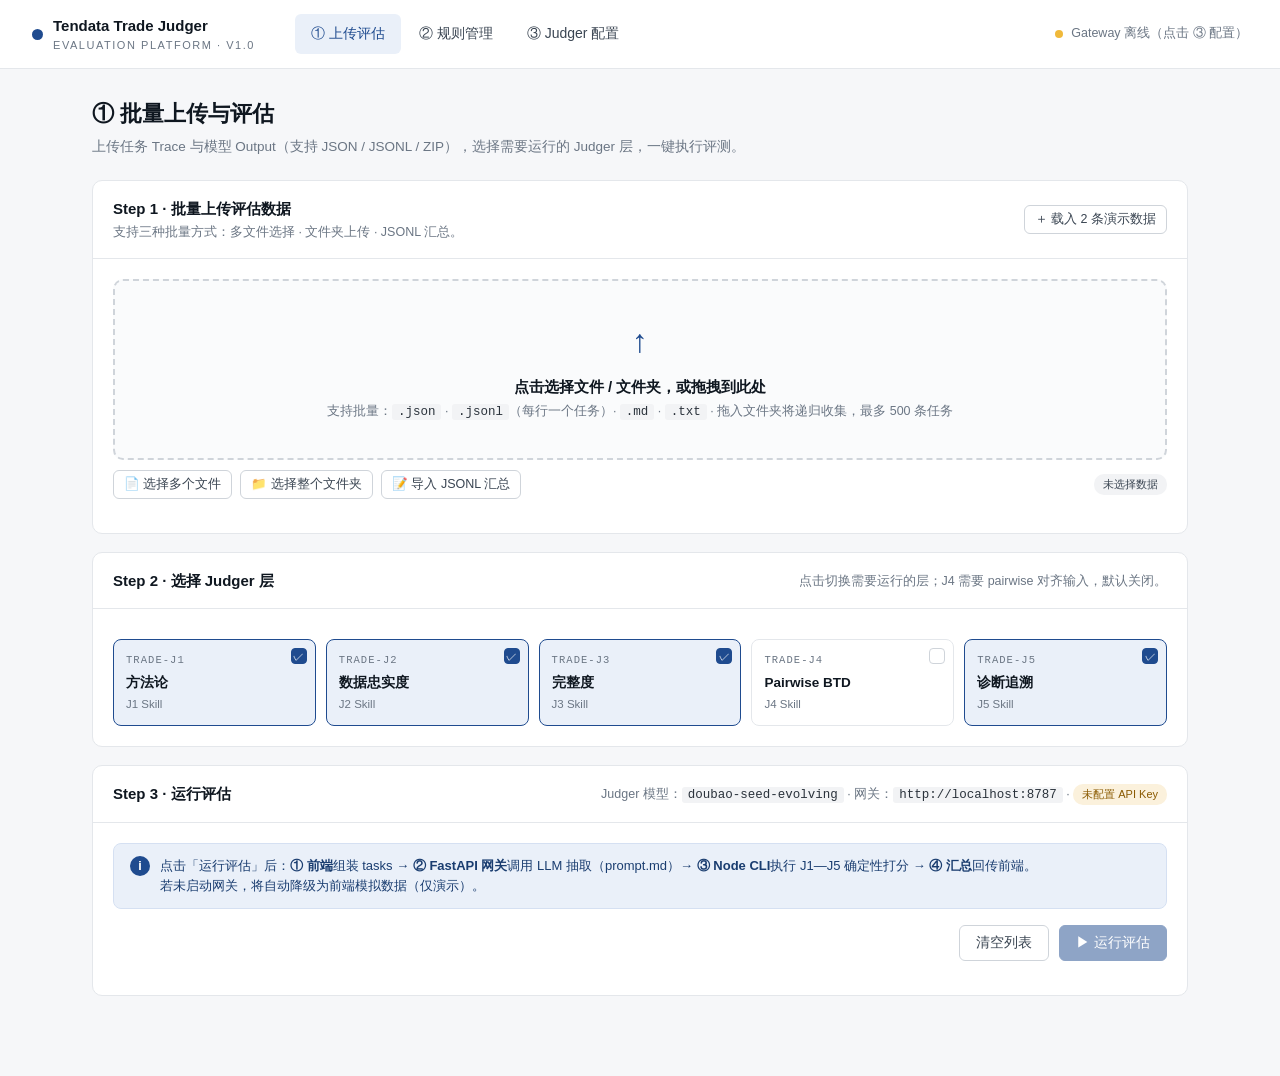
==== platform/index.html @ ee4b5d46 "Integrate evaluation platform and official Skill package - Add platform/: SPA frontend + FastAPI gat" ====
<!doctype html>
<html lang="zh-CN">
<head>
<meta charset="utf-8">
<title>Tendata Trade Judger · 评测平台</title>
<meta name="viewport" content="width=device-width,initial-scale=1">
<style>
  :root{
    --bg:#f6f7f9;--panel:#fff;--ink:#0f1720;--ink-2:#3a4552;--mute:#6b7684;
    --line:#e4e7eb;--line-2:#cfd4da;--accent:#1f4b8f;--accent-2:#2d63b8;--accent-soft:#eaf0f9;
    --pass:#166534;--pass-bg:#e7f4ea;--warn:#8a5a00;--warn-bg:#fbf1dc;
    --fail:#a1231d;--fail-bg:#fbe8e6;--code:#f2f3f5;
  }
  *{box-sizing:border-box}
  html,body{margin:0;padding:0;background:var(--bg);color:var(--ink);
    font-family:"Inter","PingFang SC","Noto Sans SC","Helvetica Neue",Arial,sans-serif;
    font-size:14px;line-height:1.55;-webkit-font-smoothing:antialiased}
  code,pre,.mono{font-family:"JetBrains Mono","IBM Plex Mono",ui-monospace,Menlo,Consolas,monospace;font-size:12.5px}
  code{background:var(--code);padding:1px 6px;border-radius:3px;color:#2a323b}
  a{color:var(--accent);text-decoration:none}
  a:hover{text-decoration:underline}
  button,input,select,textarea{font-family:inherit;font-size:14px}

  header.top{background:#fff;border-bottom:1px solid var(--line);padding:14px 32px;
    display:flex;align-items:center;gap:20px;position:sticky;top:0;z-index:10}
  header .brand{display:flex;align-items:center;gap:10px}
  header .dot{width:11px;height:11px;background:var(--accent);border-radius:50%}
  header .title{font-weight:600;font-size:15px}
  header .env{font-size:11px;color:var(--mute);letter-spacing:.14em;text-transform:uppercase}
  header nav{display:flex;gap:2px;margin-left:20px}
  header nav a{padding:9px 16px;border-radius:6px;color:var(--ink-2);font-weight:500;font-size:14px}
  header nav a:hover{background:#f0f2f5;text-decoration:none}
  header nav a.active{background:var(--accent-soft);color:var(--accent)}
  header .spacer{flex:1}
  header .status{display:flex;align-items:center;gap:8px;font-size:12.5px;color:var(--mute)}
  header .status .live{width:8px;height:8px;background:#22c55e;border-radius:50%}

  main{max-width:1160px;margin:0 auto;padding:28px 32px 80px}
  .page-title{font-size:22px;font-weight:600;margin:0 0 6px}
  .page-desc{color:var(--mute);font-size:13.5px;margin-bottom:22px}

  .card{background:var(--panel);border:1px solid var(--line);border-radius:10px;overflow:hidden}
  .card + .card{margin-top:18px}
  .card .head{padding:16px 20px;border-bottom:1px solid var(--line);display:flex;
    align-items:center;justify-content:space-between;gap:12px;flex-wrap:wrap}
  .card .head h3{margin:0;font-size:15px;font-weight:600}
  .card .head .desc{color:var(--mute);font-size:12.5px;margin-top:2px}
  .card .body{padding:20px}

  .btn{padding:8px 16px;border-radius:6px;border:1px solid var(--line-2);background:#fff;
    color:var(--ink-2);cursor:pointer;font-weight:500;transition:all .1s}
  .btn:hover{border-color:var(--accent);color:var(--accent)}
  .btn.solid{background:var(--accent);color:#fff;border-color:var(--accent)}
  .btn.solid:hover{background:var(--accent-2);color:#fff}
  .btn.danger{color:var(--fail);border-color:#e7c1bd}
  .btn.danger:hover{background:var(--fail-bg)}
  .btn.small{padding:5px 10px;font-size:12.5px}
  .btn[disabled]{opacity:.5;cursor:not-allowed}

  .field{margin-bottom:14px}
  .field label{display:block;font-size:12.5px;color:var(--ink-2);margin-bottom:6px;font-weight:500}
  .field .hint{font-size:11.5px;color:var(--mute);margin-top:4px}
  .field input,.field select,.field textarea{width:100%;padding:9px 12px;border:1px solid var(--line-2);
    border-radius:6px;outline:none;background:#fff;transition:border-color .1s}
  .field input:focus,.field select:focus,.field textarea:focus{border-color:var(--accent)}
  .field textarea{min-height:110px;resize:vertical;font-family:"JetBrains Mono",monospace;font-size:12.5px}
  .row-2{display:grid;grid-template-columns:1fr 1fr;gap:16px}
  @media(max-width:700px){.row-2{grid-template-columns:1fr}}

  .drop{border:2px dashed var(--line-2);border-radius:10px;padding:36px 20px;
    background:#fafbfc;text-align:center;cursor:pointer;transition:all .1s}
  .drop:hover,.drop.hover{border-color:var(--accent);background:var(--accent-soft)}
  .drop .icon{font-size:32px;color:var(--accent);margin-bottom:8px}
  .drop .big{font-size:15px;font-weight:600;color:var(--ink);margin-bottom:4px}
  .drop .small{font-size:12.5px;color:var(--mute)}

  .file-list{margin-top:14px}
  .file-item{display:flex;align-items:center;gap:10px;padding:10px 14px;background:#fafbfc;
    border:1px solid var(--line);border-radius:6px;margin-bottom:6px;font-size:13px}
  .file-item .ico{width:20px;color:var(--accent)}
  .file-item .fname{flex:1;font-family:"JetBrains Mono",monospace;font-size:12.5px}
  .file-item .fsize{color:var(--mute);font-size:11.5px}
  .file-item .rm{color:var(--fail);cursor:pointer;padding:2px 6px}
  .file-item .rm:hover{background:var(--fail-bg);border-radius:4px}

  .tag{display:inline-flex;align-items:center;gap:5px;padding:2px 9px;font-size:11px;
    border-radius:10px;background:var(--code);color:var(--ink-2);font-weight:500}
  .tag.pass{background:var(--pass-bg);color:var(--pass)}
  .tag.warn{background:var(--warn-bg);color:var(--warn)}
  .tag.fail{background:var(--fail-bg);color:var(--fail)}
  .tag.info{background:var(--accent-soft);color:var(--accent)}

  .layers{display:grid;grid-template-columns:repeat(5,1fr);gap:10px;margin-top:10px}
  @media(max-width:700px){.layers{grid-template-columns:repeat(2,1fr)}}
  .layer{border:1px solid var(--line);border-radius:8px;padding:12px;background:#fff;
    cursor:pointer;transition:all .12s;position:relative}
  .layer:hover{border-color:var(--accent)}
  .layer.on{border-color:var(--accent);background:var(--accent-soft)}
  .layer .code{font-size:10.5px;color:var(--mute);letter-spacing:.1em;font-family:"JetBrains Mono",monospace}
  .layer .name{font-weight:600;font-size:13.5px;margin-top:4px}
  .layer .sub{font-size:11.5px;color:var(--mute);margin-top:2px}
  .layer .check{position:absolute;top:8px;right:8px;width:16px;height:16px;border:1.5px solid var(--line-2);border-radius:4px;display:flex;align-items:center;justify-content:center;font-size:11px;color:#fff;background:#fff}
  .layer.on .check{background:var(--accent);border-color:var(--accent)}

  table.tbl{width:100%;border-collapse:collapse;font-size:13px}
  table.tbl th,table.tbl td{padding:11px 14px;border-bottom:1px solid var(--line);text-align:left}
  table.tbl thead th{background:#fafbfc;font-size:11.5px;color:var(--mute);
    text-transform:uppercase;letter-spacing:.06em;font-weight:600}
  table.tbl tbody tr:hover{background:#fafbfc}
  table.tbl td.num,table.tbl th.num{text-align:right;font-variant-numeric:tabular-nums;
    font-family:"JetBrains Mono",monospace}

  .console{background:#0f1720;color:#c9d1da;border-radius:8px;padding:14px 18px;
    font-family:"JetBrains Mono",monospace;font-size:12.5px;line-height:1.75;
    max-height:280px;overflow-y:auto;margin-top:14px}
  .console .ok{color:#61c96f}.console .warn{color:#f0b93a}.console .fail{color:#e56b6b}
  .console .comment{color:#6b7684}.console .prompt{color:#3f8be0}

  .hint{background:var(--accent-soft);border:1px solid #d5e0f2;color:#1a3d70;
    border-radius:8px;padding:12px 16px;font-size:13px;display:flex;gap:10px;align-items:flex-start}
  .hint .i{width:20px;height:20px;flex:0 0 20px;background:var(--accent);color:#fff;
    text-align:center;font-weight:600;font-size:12.5px;line-height:20px;border-radius:50%}

  /* Rules edit panel */
  .rules-layout{display:grid;grid-template-columns:280px 1fr;gap:0;min-height:520px}
  @media(max-width:900px){.rules-layout{grid-template-columns:1fr}}
  .rules-list{border-right:1px solid var(--line);max-height:640px;overflow-y:auto}
  .rules-list .search{padding:12px 14px;border-bottom:1px solid var(--line);position:sticky;top:0;background:#fff}
  .rules-list .search input{width:100%;padding:7px 10px;border:1px solid var(--line-2);border-radius:6px}
  .rules-list .skill-pills{display:flex;flex-wrap:wrap;gap:4px;padding:8px 14px;border-bottom:1px solid var(--line)}
  .rules-list .skill-pills .p{font-size:11.5px;padding:3px 10px;border-radius:12px;
    background:#fff;border:1px solid var(--line-2);cursor:pointer;color:var(--ink-2)}
  .rules-list .skill-pills .p.on{background:var(--accent);color:#fff;border-color:var(--accent)}
  .rules-list .item{padding:10px 14px;border-bottom:1px solid var(--line);cursor:pointer}
  .rules-list .item:hover{background:#fafbfc}
  .rules-list .item.on{background:var(--accent-soft)}
  .rules-list .item .rid{font-family:"JetBrains Mono",monospace;font-size:11px;color:var(--mute)}
  .rules-list .item .rtitle{font-size:13px;font-weight:500;margin-top:2px}
  .rule-edit{padding:20px 24px}
  .rule-edit .id-badge{display:inline-block;font-family:"JetBrains Mono",monospace;font-size:11px;
    padding:3px 10px;background:var(--code);border-radius:12px;color:var(--ink-2);margin-bottom:6px}

  /* Config */
  .kv-grid{display:grid;grid-template-columns:180px 1fr;gap:10px 16px;padding:12px 0}
  .kv-grid label{color:var(--ink-2);font-size:13px;padding-top:8px}
  .kv-grid input,.kv-grid select{padding:8px 12px;border:1px solid var(--line-2);border-radius:6px;width:100%;background:#fff}
  .kv-grid .h{grid-column:1/-1;font-size:12px;color:var(--mute);letter-spacing:.06em;
    text-transform:uppercase;padding:12px 0 4px;border-top:1px dashed var(--line);margin-top:8px;font-weight:600}
  .kv-grid .h:first-child{padding-top:0;border-top:none;margin-top:0}
  .kv-grid .hint-inline{grid-column:2;font-size:11.5px;color:var(--mute);margin-top:-4px}

  .toast{position:fixed;left:50%;bottom:30px;transform:translateX(-50%);background:#0f1720;
    color:#fff;padding:10px 18px;border-radius:22px;font-size:13px;opacity:0;
    pointer-events:none;transition:opacity .2s;z-index:100}
  .toast.on{opacity:1}

  .modal-bg{position:fixed;inset:0;background:rgba(15,23,32,.55);display:none;
    align-items:center;justify-content:center;z-index:50;padding:20px}
  .modal-bg.open{display:flex}
  .modal{background:#fff;border-radius:12px;width:min(920px,96vw);max-height:88vh;overflow:auto}
  .modal .mhead{padding:16px 22px;border-bottom:1px solid var(--line);
    display:flex;justify-content:space-between;align-items:center}
  .modal .mhead h3{margin:0;font-size:15px;font-weight:600}
  .modal .mbody{padding:22px}
  .modal .mfoot{padding:14px 22px;border-top:1px solid var(--line);display:flex;
    justify-content:flex-end;gap:8px}
  .close-x{background:none;border:none;font-size:22px;color:var(--mute);cursor:pointer}
  /* Markdown 报告样式 */
  .md-report h1{font-size:20px;margin:8px 0 12px;padding-bottom:8px;border-bottom:1px solid var(--line)}
  .md-report h2{font-size:16px;margin:22px 0 10px;color:var(--accent);border-left:3px solid var(--accent);padding-left:10px}
  .md-report h3{font-size:14.5px;margin:16px 0 8px;color:var(--ink-2)}
  .md-report table{width:100%;border-collapse:collapse;margin:10px 0;font-size:13px}
  .md-report th,.md-report td{border:1px solid var(--line);padding:6px 10px;text-align:left;vertical-align:top}
  .md-report th{background:#fafbfc;font-weight:600}
  .md-report code{background:var(--code);padding:1px 6px;border-radius:3px;font-family:"JetBrains Mono",monospace;font-size:12.5px}
  .md-report pre{background:#0f1720;color:#c9d1da;padding:12px 14px;border-radius:6px;overflow-x:auto;font-size:12px;line-height:1.6;white-space:pre-wrap;word-break:break-word}
  .md-report blockquote{margin:8px 0;padding:8px 14px;border-left:3px solid var(--accent);background:var(--accent-soft);color:var(--ink-2);border-radius:0 6px 6px 0}
  .md-report ul{padding-left:20px}
  .md-report li{margin:3px 0}
  .md-report p{margin:6px 0;line-height:1.7}

  .stat{background:#fafbfc;border-radius:6px;padding:12px 14px}
  .stat .l{font-size:11.5px;color:var(--mute);text-transform:uppercase;letter-spacing:.06em}
  .stat .v{font-size:22px;font-weight:600;margin-top:2px}
</style>
</head>
<body>

<header class="top">
  <div class="brand">
    <span class="dot"></span>
    <div>
      <div class="title">Tendata Trade Judger</div>
      <div class="env">Evaluation Platform · v1.0</div>
    </div>
  </div>
  <nav>
    <a href="#/upload"  data-nav="upload"  class="active">① 上传评估</a>
    <a href="#/rules"   data-nav="rules">② 规则管理</a>
    <a href="#/config"  data-nav="config">③ Judger 配置</a>
  </nav>
  <div class="spacer"></div>
  <div class="status">
    <span class="live"></span>
    <span id="config-status">Judger 已连接</span>
  </div>
</header>

<main id="view"><div style="padding:40px;color:var(--mute)">加载中...</div></main>

<div class="toast" id="toast"></div>
<div class="modal-bg" id="modal"><div class="modal" id="modal-inner"></div></div>

<script>
// ============================================================
// Tendata Trade Judger · 简化评测平台
// 三大功能：批量上传评估 · 规则管理 · Judger 配置
// ============================================================

const PAGES = {
  upload: '批量上传与评估',
  rules:  '评测规则管理',
  config: 'Judger 模型配置'
};

// 状态：本地持久化
const LS_RULES  = 'ttj.rules.v1';
const LS_CONFIG = 'ttj.config.v1';
const LS_JOBS   = 'ttj.jobs.v1';
const LS_SESSION = 'ttj.session.v1';   // 上传页会话状态（跨页切换保留）

function loadJSON(key, def) {
  try { const v = localStorage.getItem(key); return v ? JSON.parse(v) : def; }
  catch (e) { return def; }
}
function saveJSON(key, val) { localStorage.setItem(key, JSON.stringify(val)); }

// 会话状态：files 元信息 + layers 勾选 + 控制台日志 + 最新结果
// 用 window._session 作单例，避免每次 renderUpload 都重建
if (!window._session) {
  const restored = loadJSON(LS_SESSION, null);
  window._session = restored && typeof restored === 'object' ? restored : {
    files: [],
    layers: { j1:true, j2:true, j3:true, j4:false, j5:true },
    consoleLog: [],
    results: [],
    running: false
  };
}
function persistSession() {
  const s = window._session;
  const clean = {
    files: (s.files || []).map(f => ({
      name: f.name, size: f.size, type: f.type,
      task: f.task, model: f.model, synthetic: f.synthetic,
      _inline: f._inline || null,
      _fileText: f._fileText || null
    })),
    layers: s.layers,
    consoleLog: (s.consoleLog || []).slice(-500),
    results: s.results || [],
    running: false
  };
  try { saveJSON(LS_SESSION, clean); } catch (e) {}
}

// 默认配置
const DEFAULT_CONFIG = {
  backend_url: 'http://localhost:8787',
  provider: 'volcengine-ark',
  model_id: 'doubao-seed-evolving',
  api_key: '',
  base_url: 'https://ark.cn-beijing.volces.com/api/v3',
  api_style: 'auto',
  temperature: 0.1,
  max_tokens: 8192,
  timeout_ms: 180000,
  concurrency: 4,
  fallback_model_id: '',
  fallback_api_key: ''
};

// 默认规则：优先从 data/rules.json（由 tools/bake.js 从官方 Skill 包烘焙）加载完整 57 条；
// 首次加载失败则用下面的精简 fallback，保证「file://」直接打开也可用。
let DEFAULT_RULES = [
  { id:'RULE-J1-001', skill:'j1', title:'用户问题必须转成可执行的外贸分析任务',
    applies:'用户任务涉及市场、客户、企业、竞争、风险、商品、国家、贸易方向、时间或指标。',
    judgement:'模型应先识别用户要支持的业务决策，并把问题转成可执行分析定义：商品范围、贸易方向、报告主体、伙伴范围、时间窗口、指标和输出目标。',
    severity:'次要槽位不清=partial；核心理解错误=major；服务错对象=critical', enabled:true, weight:1.0 },
  { id:'RULE-J1-002', skill:'j1', title:'商品范围必须支撑分析目标',
    applies:'用户以 HS 编码、产品名称、行业词、公司历史记录或竞品发起查询。',
    judgement:'模型应说明商品范围如何落到可分析口径；做企业深析时先识别其核心交易商品。',
    severity:'描述不完整=minor；范围过宽/过窄=major；核心识别错误=critical', enabled:true, weight:1.0 },
  { id:'RULE-J1-003', skill:'j1', title:'时空边界必须匹配结论强度',
    applies:'涉及趋势、市场推荐、客户活跃度、竞争比较或风险判断的任务。',
    judgement:'明确统计时间窗口与地理覆盖，并判断是否足以支撑结论；短窗口不推长期趋势。',
    severity:'边界模糊=minor；未标注=major；窗口不足支撑强推荐=critical', enabled:true, weight:1.0 },
  { id:'RULE-J2-001', skill:'j2', title:'每一条 Data Claim 必须有可核验来源',
    applies:'报告出现具体数字、公司名、贸易额、增速等断言。',
    judgement:'每条 Claim 必须提供 evidence_refs 指向真实来源；不得以常识补写。',
    severity:'来源不完整=partial；虚构数字=critical', enabled:true, weight:1.0 },
  { id:'RULE-J2-002', skill:'j2', title:'币种与单位不得错配',
    applies:'涉及金额、体积、重量的任何断言。',
    judgement:'币种（CNY/USD/EUR）与单位（KG/T/PCS）必须显式声明并保持一致。',
    severity:'单位缺失=partial；币种错配=critical', enabled:true, weight:1.5 },
  { id:'RULE-J2-003', skill:'j2', title:'同比、环比等计算必须公式正确',
    applies:'报告出现 YoY / MoM / CAGR 等衍生指标。',
    judgement:'公式必须为 (本期-上期)/上期；分母不得为负或为零；结果保留业务合理精度。',
    severity:'公式错误=critical；精度不当=minor', enabled:true, weight:1.2 },
  { id:'RULE-J3-001', skill:'j3', title:'任务契约必须逐项覆盖',
    applies:'任务契约含多项 required_deliverable。',
    judgement:'契约中每条 should_generate=true 项，报告必须存在对应产出；缺失不得掩盖。',
    severity:'次要遗漏=partial；核心遗漏=critical', enabled:true, weight:1.0 },
  { id:'RULE-J3-002', skill:'j3', title:'should_generate 与验收态严格正交',
    applies:'契约生成阶段与验收阶段。',
    judgement:'「应否生成」与「验收状态」是两个正交轴，不得因不应生成而计入 covered。',
    severity:'混淆=major', enabled:true, weight:1.0 },
  { id:'RULE-J4-001', skill:'j4', title:'Pairwise 全局唯一 comparison_id',
    applies:'J4 pairwise 比较输入。',
    judgement:'comparison_id 在全局唯一；重复项前置拒绝，不进入 BTD MLE。',
    severity:'冲突=critical', enabled:true, weight:1.0 },
  { id:'RULE-J4-002', skill:'j4', title:'Same 判定必须给出 same_reason',
    applies:'outcome=Same 的比较。',
    judgement:'必须提供 same_reason，且同向重复必须一致；否则拒绝。',
    severity:'缺失=major；冲突=critical', enabled:true, weight:1.0 },
  { id:'RULE-J5-001', skill:'j5', title:'负面判断必须附 evidence_refs',
    applies:'J5 findings 内所有 severity ∈ {major,critical} 的项。',
    judgement:'负面判断必须携带非空 evidence_refs 与 quoted_evidence；否则视为无效。',
    severity:'缺失=critical', enabled:true, weight:1.5 },
  { id:'RULE-J5-002', skill:'j5', title:'Critical 不得被平均分抵消',
    applies:'J5 汇总打分。',
    judgement:'任一层出现 critical 时，总分需触发下限或降级；不得以其它维度高分掩盖。',
    severity:'违反=critical', enabled:true, weight:2.0 }
];

// 异步加载完整规则集（官方 5 层共 57 条），覆盖 DEFAULT_RULES；
// 首次访问时同步写入 localStorage，保证「规则管理」页立刻看到完整规则。
(async function loadOfficialRules () {
  try {
    const res = await fetch('data/rules.json', { cache: 'no-store' });
    if (!res.ok) return;
    const rules = await res.json();
    if (!Array.isArray(rules) || !rules.length) return;
    const enriched = rules.map(r => Object.assign({ enabled: true, weight: 1.0 }, r));
    DEFAULT_RULES = enriched;
    if (!localStorage.getItem(LS_RULES)) {
      saveJSON(LS_RULES, enriched);
      if (location.hash.slice(2).startsWith('rules')) renderRules();
    }
  } catch (e) {
    console.warn('[rules] 加载 data/rules.json 失败，将使用内置精简规则：', e);
  }
})();

// ---------- Toast / Modal ----------
const toastEl = document.getElementById('toast');
function toast(msg) {
  toastEl.textContent = msg;
  toastEl.classList.add('on');
  clearTimeout(toast._t); toast._t = setTimeout(() => toastEl.classList.remove('on'), 2200);
}
const modalBg = document.getElementById('modal');
const modalInner = document.getElementById('modal-inner');
function openModal(title, body, footer) {
  modalInner.innerHTML =
    '<div class="mhead"><h3>' + esc(title) + '</h3><button class="close-x" onclick="closeModal()">×</button></div>' +
    '<div class="mbody">' + body + '</div>' +
    '<div class="mfoot">' + (footer || '<button class="btn solid" onclick="closeModal()">关闭</button>') + '</div>';
  modalBg.classList.add('open');
}
function closeModal() { modalBg.classList.remove('open'); }
modalBg.addEventListener('click', e => { if (e.target === modalBg) closeModal(); });
function esc(s) {
  return String(s == null ? '' : s).replace(/&/g,'&amp;').replace(/</g,'&lt;')
    .replace(/>/g,'&gt;').replace(/"/g,'&quot;').replace(/'/g,'&#39;');
}

// ---------- Router ----------
const view = document.getElementById('view');
function route() {
  const page = (location.hash.slice(2) || 'upload').split('/')[0];
  document.querySelectorAll('header nav a').forEach(a => a.classList.toggle('active', a.dataset.nav === page));
  const fn = { upload: renderUpload, rules: renderRules, config: renderConfig }[page] || renderUpload;
  view.innerHTML = '';
  fn();
}
window.addEventListener('hashchange', route);

// ================== ① 上传评估 ==================
function renderUpload() {
  const config = loadJSON(LS_CONFIG, DEFAULT_CONFIG);
  // 复用全局会话状态：切页/刷新回来可保留文件列表、日志、结果
  const state = window._session;

  view.innerHTML = ''
    + '<h1 class="page-title">① 批量上传与评估</h1>'
    + '<div class="page-desc">上传任务 Trace 与模型 Output（支持 JSON / JSONL / ZIP），选择需要运行的 Judger 层，一键执行评测。</div>'

    + '<div class="card">'
    +   '<div class="head"><div><h3>Step 1 · 批量上传评估数据</h3><div class="desc">支持三种批量方式：多文件选择 · 文件夹上传 · JSONL 汇总。</div></div>'
    +     '<button class="btn small" id="btn-demo">＋ 载入 2 条演示数据</button></div>'
    +   '<div class="body">'
    +     '<div class="drop" id="drop"><div class="icon">↑</div>'
    +       '<div class="big">点击选择文件 / 文件夹，或拖拽到此处</div>'
    +       '<div class="small">支持批量：<code>.json</code> · <code>.jsonl</code>（每行一个任务）· <code>.md</code> · <code>.txt</code> · 拖入文件夹将递归收集，最多 500 条任务</div></div>'
    +     '<div style="display:flex;gap:8px;margin-top:10px;flex-wrap:wrap">'
    +       '<button class="btn small" id="pick-files">📄 选择多个文件</button>'
    +       '<button class="btn small" id="pick-folder">📁 选择整个文件夹</button>'
    +       '<button class="btn small" id="pick-jsonl">📝 导入 JSONL 汇总</button>'
    +       '<span style="flex:1"></span>'
    +       '<span class="tag" id="batch-summary" style="align-self:center">未选择数据</span>'
    +     '</div>'
    +     '<input type="file" id="picker-files"  multiple accept=".json,.jsonl,.md,.txt" style="display:none">'
    +     '<input type="file" id="picker-folder" webkitdirectory directory multiple style="display:none">'
    +     '<input type="file" id="picker-jsonl"  accept=".jsonl,.json" style="display:none">'
    +     '<div class="file-list" id="file-list"></div>'
    +   '</div>'
    + '</div>'

    + '<div class="card">'
    +   '<div class="head"><h3>Step 2 · 选择 Judger 层</h3><div class="desc" style="max-width:100%">点击切换需要运行的层；J4 需要 pairwise 对齐输入，默认关闭。</div></div>'
    +   '<div class="body">'
    +     '<div class="layers" id="layers">'
    +       layerCard('j1','TRADE-J1','方法论', !!state.layers.j1)
    +       layerCard('j2','TRADE-J2','数据忠实度', !!state.layers.j2)
    +       layerCard('j3','TRADE-J3','完整度', !!state.layers.j3)
    +       layerCard('j4','TRADE-J4','Pairwise BTD', !!state.layers.j4)
    +       layerCard('j5','TRADE-J5','诊断追溯', !!state.layers.j5)
    +     '</div>'
    +   '</div>'
    + '</div>'

    + '<div class="card">'
    +   '<div class="head"><h3>Step 3 · 运行评估</h3><div class="desc">Judger 模型：<code id="cfg-model">' + esc(config.model_id) + '</code> · '
    +     '网关：<code>' + esc(config.backend_url || 'http://localhost:8787') + '</code> · '
    +     (config.api_key ? '<span class="tag pass">API Key 已配置</span>' : '<span class="tag warn">未配置 API Key</span>') + '</div></div>'
    +   '<div class="body">'
    +     '<div class="hint"><div class="i">i</div><div>点击「运行评估」后：'
    +       '<b>① 前端</b>组装 tasks → <b>② FastAPI 网关</b>调用 LLM 抽取（prompt.md）→ <b>③ Node CLI</b>执行 J1—J5 确定性打分 → <b>④ 汇总</b>回传前端。<br>'
    +       '若未启动网关，将自动降级为前端模拟数据（仅演示）。'
    +     '</div></div>'
    +     '<div style="display:flex;gap:10px;justify-content:flex-end;margin-top:16px;flex-wrap:wrap">'
    +       '<button class="btn" id="btn-clear">清空列表</button>'
    +       '<button class="btn solid" id="btn-run" disabled>▶ 运行评估</button>'
    +     '</div>'
    +     '<div class="console" id="console" style="display:none"></div>'
    +     '<div id="results" style="margin-top:14px"></div>'
    +   '</div>'
    + '</div>';

  // ===== File pick / drop（批量） =====
  const drop = document.getElementById('drop');
  const pickFiles  = document.getElementById('picker-files');
  const pickFolder = document.getElementById('picker-folder');
  const pickJsonl  = document.getElementById('picker-jsonl');

  drop.addEventListener('click', () => pickFiles.click());
  document.getElementById('pick-files').addEventListener('click',  e => { e.stopPropagation(); pickFiles.click(); });
  document.getElementById('pick-folder').addEventListener('click', e => { e.stopPropagation(); pickFolder.click(); });
  document.getElementById('pick-jsonl').addEventListener('click',  e => { e.stopPropagation(); pickJsonl.click(); });

  pickFiles.addEventListener('change',  () => ingestFiles(pickFiles.files,  'files'));
  pickFolder.addEventListener('change', () => ingestFiles(pickFolder.files, 'folder'));
  pickJsonl.addEventListener('change',  () => ingestJsonl(pickJsonl.files[0]));

  ['dragover','dragenter'].forEach(e => drop.addEventListener(e, ev => { ev.preventDefault(); drop.classList.add('hover'); }));
  ['dragleave','drop'].forEach(e => drop.addEventListener(e, ev => { ev.preventDefault(); drop.classList.remove('hover'); }));
  drop.addEventListener('drop', async ev => {
    ev.preventDefault();
    const items = ev.dataTransfer.items;
    if (items && items[0] && items[0].webkitGetAsEntry) {
      const files = [];
      const entries = [];
      for (const it of items) { const en = it.webkitGetAsEntry(); if (en) entries.push(en); }
      for (const en of entries) await walkEntry(en, '', files);
      ingestFiles(files, 'dropped');
    } else {
      ingestFiles(ev.dataTransfer.files, 'dropped');
    }
  });

  async function walkEntry(entry, prefix, out) {
    if (entry.isFile) {
      await new Promise(res => entry.file(f => {
        try { Object.defineProperty(f, 'webkitRelativePath', { value: prefix + f.name }); } catch (e) {}
        out.push(f); res();
      }));
    } else if (entry.isDirectory) {
      const reader = entry.createReader();
      await new Promise(res => reader.readEntries(async ents => {
        for (const e of ents) await walkEntry(e, prefix + entry.name + '/', out);
        res();
      }));
    }
  }

  async function ingestFiles(list, source) {
    const arr = Array.from(list || []);
    if (!arr.length) return;
    let added = 0;
    for (const f of arr) {
      if (state.files.length >= 500) break;
      if (/\.jsonl$/i.test(f.name)) {
        const n = await ingestJsonl(f, true);
        added += n;
        continue;
      }
      const rel = f.webkitRelativePath || f.name;
      // 先读文本一次，落到 _fileText 以便跨页/刷新后仍能重发
      let text = null;
      try { text = await f.text(); } catch (e) {}
      state.files.push({ name: rel, size: f.size, type: guessType(rel), _file: f, _fileText: text });
      added++;
    }
    renderFiles();
    persistSession();
    toast('已添加 ' + added + ' 条任务' + (source === 'folder' ? '（来自文件夹）' : ''));
  }

  async function ingestJsonl(file, silent) {
    if (!file) return 0;
    const text = await file.text();
    let count = 0;
    const stem = file.name.replace(/\.[^.]+$/, '');
    text.split(/\r?\n/).forEach((line, i) => {
      const t = line.trim();
      if (!t || state.files.length >= 500) return;
      try {
        const obj = JSON.parse(t);
        const task = obj.task_id || obj.task || (stem + '#L' + (i + 1));
        const model = obj.model_id || obj.model || 'unknown';
        state.files.push({
          name: stem + '_' + task + '_' + model + '.json',
          size: t.length,
          type: 'jsonl-line',
          task, model,
          _inline: obj
        });
        count++;
      } catch (e) {}
    });
    renderFiles();
    persistSession();
    if (!silent) toast('从 ' + file.name + ' 展开 ' + count + ' 条任务');
    return count;
  }

  document.getElementById('btn-demo').addEventListener('click', async () => {
    // 载入 shared/examples 里预抽取好的 J1/J2/J3 结构化输入，跳过 LLM，直接见真实分数
    async function loadDemo(model) {
      const base = '../tendata-trade-judger-skills(1)/tendata-trade-judger-skills/shared/examples/';
      try {
        const [a] = await Promise.all([fetch(base + model + '.json').then(r => r.json())]);
        return {
          task_id: a.task_id,
          model_id: a.model_id,
          j1_input: a.j1, j2_input: a.j2, j3_input: a.j3
        };
      } catch (e) {
        // fallback：直接放最小占位（LLM 抽取会因缺 trace 落到低分，仅供演示流程）
        return { task_id: 'trade-demo-001', model_id: model,
          trace: '(演示占位) 这里应放真实 trace 文本', output: '(演示占位) 这里应放真实 output 文本' };
      }
    }
    const [ma, mb] = await Promise.all([loadDemo('model-a'), loadDemo('model-b')]);
    state.files.push(
      { name:'trade-demo-001_model-a.json', size: JSON.stringify(ma).length, type:'preset', synthetic:true,
        task: ma.task_id, model: ma.model_id, _inline: ma },
      { name:'trade-demo-001_model-b.json', size: JSON.stringify(mb).length, type:'preset', synthetic:true,
        task: mb.task_id, model: mb.model_id, _inline: mb }
    );
    renderFiles();
    persistSession();
    toast('已载入 2 条演示数据（结构化输入，跳过 LLM，直接进 CLI 打分）');
  });

  document.getElementById('btn-clear').addEventListener('click', () => {
    state.files = []; renderFiles(); persistSession(); toast('文件列表已清空');
  });

  // Layer toggles
  document.querySelectorAll('#layers .layer').forEach(el => {
    el.addEventListener('click', () => {
      const k = el.dataset.k; state.layers[k] = !state.layers[k];
      el.classList.toggle('on', state.layers[k]);
      el.querySelector('.check').textContent = state.layers[k] ? '✓' : '';
      persistSession();
    });
  });

  document.getElementById('btn-run').addEventListener('click', runEvaluation);

  // ==== 会话恢复：切页返回时把控制台日志与最近一次结果重新渲染 ====
  if (state.consoleLog && state.consoleLog.length) {
    const con = document.getElementById('console');
    con.style.display = 'block';
    con.innerHTML = '';
    for (const item of state.consoleLog) {
      const div = document.createElement('div');
      div.innerHTML = '<span class="' + (item.cls || '') + '">' + esc(item.txt) + '</span>';
      con.appendChild(div);
    }
    con.scrollTop = con.scrollHeight;
  }
  if (state.results && state.results.length) {
    window._lastResults = state.results;
    _renderResultsFromSession(state);
  }

  function renderFiles() {
    const box = document.getElementById('file-list');
    const sum = document.getElementById('batch-summary');
    if (!state.files.length) {
      box.innerHTML = '';
      if (sum) sum.textContent = '未选择数据';
      document.getElementById('btn-run').disabled = true;
      return;
    }
    // 按 task 分组统计
    const tasks = new Set(), models = new Set(), sources = {};
    state.files.forEach(f => {
      if (f.task)  tasks.add(f.task);
      if (f.model) models.add(f.model);
      sources[f.type] = (sources[f.type] || 0) + 1;
    });
    if (sum) sum.textContent = '共 ' + state.files.length + ' 条 · '
      + (tasks.size ? tasks.size + ' 任务 · ' : '')
      + (models.size ? models.size + ' 模型 · ' : '')
      + Object.entries(sources).map(([k, v]) => k + '×' + v).join(' · ');

    box.innerHTML =
      '<div style="display:flex;justify-content:space-between;align-items:center;padding:6px 4px 8px">'
      + '<span class="mono" style="font-size:12px;color:var(--mute)">' + state.files.length + ' 条待评估任务</span>'
      + '<span style="font-size:12px;color:var(--accent);cursor:pointer" id="clear-all">清空</span>'
      + '</div>'
      + state.files.slice(0, 200).map((f, i) =>
        '<div class="file-item"><span class="ico">📄</span>'
        + '<span class="fname">' + esc(f.name) + '</span>'
        + '<span class="tag">' + esc(f.type) + '</span>'
        + '<span class="fsize">' + (f.size/1024).toFixed(1) + ' KB</span>'
        + '<span class="rm" data-i="' + i + '">✕</span></div>'
      ).join('')
      + (state.files.length > 200 ? '<div style="text-align:center;color:var(--mute);font-size:12px;padding:8px">…以下 ' + (state.files.length - 200) + ' 条已折叠</div>' : '');
    box.querySelectorAll('.rm').forEach(el => el.addEventListener('click', () => {
      state.files.splice(+el.dataset.i, 1); renderFiles(); persistSession();
    }));
    const ca = document.getElementById('clear-all');
    if (ca) ca.addEventListener('click', () => { state.files = []; renderFiles(); persistSession(); });
    document.getElementById('btn-run').disabled = false;
  }
  function guessType(name) {
    if (/trace/i.test(name)) return 'trace';
    if (/output|report/i.test(name)) return 'output';
    if (/\.jsonl$/i.test(name)) return 'jsonl';
    if (/\.zip$/i.test(name)) return 'batch-zip';
    return 'trace+output';
  }

  async function runSynthesize() {
    const results = (state.results || []).filter(r => r && r._real);
    if (!results.length) {
      toast('尚无真实评估结果 · 请先运行一次评估');
      return;
    }
    const config = loadJSON(LS_CONFIG, DEFAULT_CONFIG);
    if (!config.api_key) {
      toast('未配置 API Key · 请到 ③ Judger 配置');
      return;
    }
    const btn = document.getElementById('btn-synth');
    if (btn) { btn.disabled = true; btn.textContent = '🧠 综合分析中...'; }
    let con = document.getElementById('console');
    if (con) { con.style.display = 'block'; }
    log(con, '🧠 综合分析 · 提交 ' + results.length + ' 份结果给 ' + config.model_id, 'em');
    try {
      const t0 = Date.now();
      const res = await fetch(config.backend_url.replace(/\/$/, '') + '/synthesize', {
        method: 'POST',
        headers: { 'Content-Type': 'application/json' },
        body: JSON.stringify({ results, config }),
      });
      if (!res.ok) {
        const err = await res.text();
        throw new Error('HTTP ' + res.status + ' · ' + err.slice(0, 300));
      }
      const data = await res.json();
      log(con, '✔ 综合分析完成 · ' + (Date.now() - t0) + ' ms · workdir=' + (data.workdir || '—'), 'ok');
      showSynthesisReport(data);
    } catch (e) {
      log(con, '✗ 综合分析失败：' + e.message, 'warn');
      toast('综合分析失败：' + e.message.slice(0, 120));
    } finally {
      if (btn) { btn.disabled = false; btn.textContent = '🧠 综合分析'; }
    }
  }
  window.runSynthesize = runSynthesize;

  async function runEvaluation() {
    const btn = document.getElementById('btn-run'); if (btn) { btn.disabled = true; btn.textContent = '评估中...'; }
    let con = document.getElementById('console'); if (con) { con.style.display = 'block'; con.innerHTML = ''; }
    const activeLayers = Object.keys(state.layers).filter(k => state.layers[k]);
    if (!activeLayers.length) { toast('请至少选择一个 Judger 层'); if (btn) { btn.disabled = false; btn.textContent = '▶ 运行评估'; } return; }

    // 切页后 con 会失效，用一个 getter 每次动态取
    const getCon = () => document.getElementById('console');
    // 标记会话为运行中，并更新顶栏
    state.running = true;
    state.consoleLog = []; state.results = [];
    persistSession(); updateTopStatus();

    const backend = (config.backend_url || 'http://localhost:8787').replace(/\/$/, '');
    log(getCon(), '# 启动 Tendata Trade Judger 评估', 'comment');
    log(getCon(), '[config] model=' + config.model_id + ' · layers=' + activeLayers.join(',') + ' · files=' + state.files.length, 'ok');
    log(getCon(), '[gateway] 尝试连接 ' + backend + ' ...', 'prompt');

    let online = false;
    try {
      const r = await fetch(backend + '/health', { method: 'GET' });
      if (r.ok) {
        const j = await r.json();
        online = true;
        log(getCon(), '[gateway] 已连接 · skills=' + JSON.stringify(j.skills_available), 'ok');
      }
    } catch (e) {
      log(getCon(), '[gateway] 连接失败：' + e.message, 'warn');
    }

    let results = [];
    try {
      if (online) {
        results = await runViaBackend(backend, config, activeLayers, getCon);
      } else {
        log(getCon(), '[fallback] 后端未启动，改用前端模拟数据（仅演示用）', 'warn');
        results = await runViaMock(activeLayers, getCon());
      }
    } finally {
      state.running = false;
    }

    log(getCon(), '✔ 全部完成 · 共处理 ' + state.files.length + ' 个文件', 'ok');
    const jobs = loadJSON(LS_JOBS, []);
    jobs.unshift({ ts: Date.now(), n: state.files.length, layers: activeLayers, results, real: online });
    saveJSON(LS_JOBS, jobs.slice(0, 20));

    // 只有当仍在 upload 页时才 renderResults 到 DOM；否则仅保存到 session
    state.results = results;
    if (document.getElementById('results')) renderResults(results);
    persistSession(); updateTopStatus();
    const btn2 = document.getElementById('btn-run');
    if (btn2) { btn2.disabled = false; btn2.textContent = '▶ 再次运行'; }
  }

  async function runViaBackend(backend, cfg, layers, conOrGetter) {
    const con = () => typeof conOrGetter === 'function' ? conOrGetter() : conOrGetter;
    // 逐个任务读取文件内容并组装成后端所需 payload
    const tasks = [];
    for (const f of state.files) {
      let obj = null;
      if (f._inline) obj = f._inline;
      else if (f._fileText) {
        try { obj = JSON.parse(f._fileText); } catch (e) { obj = { trace: '', output: f._fileText }; }
      }
      else if (f._file) {
        try { obj = JSON.parse(await f._file.text()); } catch (e) { obj = { trace: '', output: await f._file.text() }; }
      } else if (f.synthetic) {
        obj = { task_id: f.task, model_id: f.model, trace: '演示 trace', output: '演示 output' };
      } else {
        obj = { task_id: f.task || f.name, model_id: f.model || 'model-x' };
      }
      // 规范化字段
      const task = {
        task_id: obj.task_id || f.task || f.name.replace(/\.[^.]+$/, ''),
        model_id: obj.model_id || f.model || 'model-x',
        trace: obj.trace || null,
        output: obj.output || obj.report || null,
        j1_input: obj.j1_input || obj.j1 || null,
        j2_input: obj.j2_input || obj.j2 || null,
        j3_input: obj.j3_input || obj.j3 || null,
      };
      tasks.push(task);
    }

    log(con(), '[POST] ' + backend + '/evaluate/stream · tasks=' + tasks.length + ' (SSE)', 'prompt');
    // 用「事件顺序 + task_start.index」路由，避免 task_id 重复覆盖
    const rows = tasks.map((t, i) => ({
      file: state.files[i]?.name || t.task_id, task: t.task_id, model: t.model_id, _real: true
    }));
    let currentRow = null;   // 当前 task_start 后到 task_done 前的行
    let currentIdx = 0;

    try {
      const resp = await fetch(backend + '/evaluate/stream', {
        method: 'POST',
        headers: { 'Content-Type': 'application/json', 'Accept': 'text/event-stream' },
        body: JSON.stringify({ tasks, layers, config: {
          provider: cfg.provider, model_id: cfg.model_id, api_key: cfg.api_key,
          base_url: cfg.base_url, api_style: cfg.api_style || 'auto',
          temperature: cfg.temperature, max_tokens: cfg.max_tokens,
          timeout_ms: cfg.timeout_ms, concurrency: cfg.concurrency,
        }}),
      });
      if (!resp.ok) {
        const txt = await resp.text();
        log(con(), '[gateway] 评估失败：' + txt.slice(0, 300), 'fail');
        return rows;
      }
      const reader = resp.body.getReader();
      const decoder = new TextDecoder();
      let buf = '';
      const LAYER_ICON = { j1: 'J1 · 方法论', j2: 'J2 · 忠实度', j3: 'J3 · 完整度', j4: 'J4 · 排序', j5: 'J5 · 追溯' };

      while (true) {
        const { value, done } = await reader.read();
        if (done) break;
        buf += decoder.decode(value, { stream: true });
        let sep;
        while ((sep = buf.indexOf('\n\n')) !== -1) {
          const chunk = buf.slice(0, sep); buf = buf.slice(sep + 2);
          let event = 'message', data = '';
          for (const line of chunk.split('\n')) {
            if (line.startsWith('event: ')) event = line.slice(7).trim();
            else if (line.startsWith('data: ')) data += line.slice(6);
          }
          let payload = {};
          try { payload = JSON.parse(data); } catch (e) {}
          try { handleEvent(event, payload); } catch (e) {
            log(con(), '[gateway] 单事件渲染异常（已忽略）：' + e.message, 'warn');
            console.error('handleEvent error', event, payload, e);
          }
        }
      }

      function handleEvent(event, p) {
        const marker = '[' + (currentIdx + 1) + '/' + tasks.length + '] ';
        if (event === 'all_start') {
          log(con(), '⚡ 开始流式评估 · ' + p.count + ' 任务 · layers=' + p.layers.join(',') + ' · model=' + p.model, 'ok');
        } else if (event === 'task_start') {
          // 后端 index 从 1 开始
          currentIdx = Math.max(0, (p.index || 1) - 1);
          currentRow = rows[currentIdx];
          log(con(), '▶ [' + (p.index || (currentIdx+1)) + '/' + (p.total || tasks.length) + '] ' + p.task + ' · ' + p.model, 'prompt');
        } else if (event === 'layer_start') {
          log(con(), marker + LAYER_ICON[p.layer] + ' · 开始 ...', 'comment');
        } else if (event === 'layer_progress') {
          const label = { llm_call:'📡 LLM', llm_done:'📥 LLM 完成', llm_fail:'⚠ LLM 失败', preset:'📦 使用预置输入', assembled:'🧩 组装 upstream', cli_run:'⚙ 运行 Node CLI' }[p.stage] || p.stage;
          const extra = p.bytes ? (' · ' + p.bytes + ' bytes') :
                        p.note ? (' · ' + p.note) :
                        p.keys ? (' · keys=' + p.keys) :
                        p.error ? (' · ' + p.error) : '';
          log(con(), marker + '  ' + label + extra, p.stage === 'llm_fail' ? 'warn' : 'ok');
        } else if (event === 'layer_done') {
          if (currentRow) currentRow[p.layer] = normalizeLayer(p.layer, p.summary);
          const s = currentRow && currentRow[p.layer];
          log(con(), marker + '  ✔ ' + LAYER_ICON[p.layer] + ' · ' + summarize(p.layer, s), (s && s.critical) ? 'warn' : 'ok');
          // 逐层增量渲染结果表
          if (window._session) { window._session.results = rows; persistSession(); }
          if (document.getElementById('results')) _renderResultsFromSession({ results: rows, layers: state.layers });
        } else if (event === 'layer_skip') {
          if (currentRow) currentRow[p.layer] = { skipped: true, reason: p.reason };
          log(con(), marker + '  ⊘ ' + LAYER_ICON[p.layer] + ' 已跳过：' + p.reason, 'warn');
        } else if (event === 'layer_error') {
          if (currentRow) currentRow[p.layer] = { error: p.error };
          log(con(), marker + '  ✗ ' + LAYER_ICON[p.layer] + ' ' + String(p.error).slice(0, 200), 'fail');
        } else if (event === 'task_done') {
          if (currentRow) {
            currentRow.report_md = p.report_md || '';
            currentRow.workdir = p.workdir || '';
          }
          if (window._session) { window._session.results = rows; persistSession(); }
          if (document.getElementById('results')) _renderResultsFromSession({ results: rows, layers: state.layers });
          log(con(), marker + '✓ ' + p.task + ' 完成 · Markdown 报告已生成', 'ok');
        } else if (event === 'all_done') {
          log(con(), '⚡ 全部完成 · ' + p.count + ' 任务', 'ok');
        }
      }

      return rows;
    } catch (e) {
      log(con(), '[gateway] 请求异常：' + e.message, 'fail');
      return rows;
    }
  }

  function normalizeLayer(layer, s) {
    if (layer === 'j1') return { score: s.score, coverage: s.evidence_coverage, critical: s.critical_failure };
    if (layer === 'j2') return { wdr: s.weighted_deviation_rate, claims: s.claims };
    if (layer === 'j3') return { score: s.overall_score, covered: s.covered, total: s.total };
    if (layer === 'j4') return { status: s.status, rankings: s.rankings };
    if (layer === 'j5') return { findings: s.findings, unresolved: s.unresolved, critical: !s.closure_ok };
    return s;
  }

  async function runViaMock(activeLayers, con) {
    const results = [];
    for (let i = 0; i < state.files.length; i++) {
      const f = state.files[i];
      log(con, '[' + (i+1) + '/' + state.files.length + '] ' + f.name + ' · [mock]', 'warn');
      await sleep(150);
      const r = { file: f.name, task: f.task || ('task-' + (i+1)), model: f.model || 'model-x', _real: false };
      for (const layer of activeLayers) {
        r[layer] = mockScore(layer, f);
        log(con, '  · ' + layer.toUpperCase() + ' · ' + summarize(layer, r[layer]) + ' (mock)', r[layer].critical ? 'warn' : 'ok');
      }
      results.push(r);
    }
    return results;
  }

  function renderResults(rows) {
    const box = document.getElementById('results');
    const headers = ['文件', '任务', '模型'];
    const active = Object.keys(state.layers).filter(k => state.layers[k]);
    active.forEach(k => headers.push(k.toUpperCase()));
    headers.push('操作');
    box.innerHTML =
      '<div style="display:flex;justify-content:space-between;align-items:center;margin-bottom:8px">'
      + '<h3 style="margin:0;font-size:14px">评估结果 · ' + rows.length + ' 个任务</h3>'
      + '<div><button class="btn small" onclick="downloadResults(&#39;json&#39;)">↓ JSON</button> '
      + '<button class="btn small" onclick="downloadResults(&#39;csv&#39;)">↓ CSV</button></div></div>'
      + '<table class="tbl"><thead><tr>' + headers.map(h => '<th>' + h + '</th>').join('') + '</tr></thead><tbody>'
      + rows.map((r, i) => '<tr>'
        + '<td class="mono" style="font-size:12px">' + esc(r.file) + '</td>'
        + '<td>' + esc(r.task) + '</td>'
        + '<td><strong>' + esc(r.model) + '</strong></td>'
        + active.map(k => '<td class="num">' + cellHTML(k, r[k]) + '</td>').join('')
        + '<td><a href="#" onclick="showRow(' + i + ');return false">查看 →</a></td></tr>'
      ).join('') + '</tbody></table>'
      + _synthBar(rows);
    window._lastResults = rows;
    if (window._session) { window._session.results = rows; persistSession(); }
  }
}

function _synthBar(rows) {
  const real = (rows || []).filter(r => r && r._real).length;
  if (!real) return '';
  return '<div style="margin-top:14px;padding:14px 16px;border:1px solid var(--line);border-radius:8px;background:var(--accent-soft);'
    + 'display:flex;justify-content:space-between;align-items:center;gap:14px;flex-wrap:wrap">'
    + '<div style="font-size:13px;color:var(--ink-2)">'
    + '本批 <b>' + real + '</b> 份真实评估已就绪。可调用 Judger 对全部结果做跨任务/跨模型综合分析。'
    + '</div>'
    + '<button class="btn solid" id="btn-synth" onclick="window.runSynthesize && window.runSynthesize()">🧠 综合分析</button>'
    + '</div>';
}

function _renderResultsFromSession(state) {
  const box = document.getElementById('results');
  if (!box) return;
  const rows = state.results || [];
  const active = Object.keys(state.layers || {}).filter(k => state.layers[k]);
  const headers = ['文件', '任务', '模型'];
  active.forEach(k => headers.push(k.toUpperCase()));
  headers.push('操作');
  box.innerHTML =
    '<div style="display:flex;justify-content:space-between;align-items:center;margin-bottom:8px">'
    + '<h3 style="margin:0;font-size:14px">评估结果 · ' + rows.length + ' 个任务 <span class="tag" style="margin-left:6px">已恢复</span></h3>'
    + '<div><button class="btn small" onclick="downloadResults(&#39;json&#39;)">↓ JSON</button> '
    + '<button class="btn small" onclick="downloadResults(&#39;csv&#39;)">↓ CSV</button></div></div>'
    + '<table class="tbl"><thead><tr>' + headers.map(h => '<th>' + h + '</th>').join('') + '</tr></thead><tbody>'
    + rows.map((r, i) => '<tr>'
      + '<td class="mono" style="font-size:12px">' + esc(r.file) + '</td>'
      + '<td>' + esc(r.task) + '</td>'
      + '<td><strong>' + esc(r.model) + '</strong></td>'
      + active.map(k => '<td class="num">' + cellHTML(k, r[k]) + '</td>').join('')
      + '<td><a href="#" onclick="showRow(' + i + ');return false">查看 →</a></td></tr>'
    ).join('') + '</tbody></table>'
    + _synthBar(rows);
}

function mockScore(layer, f) {
  const seed = (f.name || '').length + (f.model === 'model-b' ? 100 : 0);
  const rnd = ((seed * 9301 + 49297) % 233280) / 233280;
  if (layer === 'j1') return { score: +(f.model === 'model-b' ? 12 + rnd*10 : 78 + rnd*15).toFixed(2), coverage: +(0.8 + rnd*0.2).toFixed(3), critical: f.model === 'model-b' };
  if (layer === 'j2') return { wdr: +(f.model === 'model-b' ? 0.7 + rnd*0.2 : 0.02 + rnd*0.1).toFixed(4), claims: Math.round(6 + rnd*8) };
  if (layer === 'j3') return { score: +(f.model === 'model-b' ? 55 + rnd*15 : 88 + rnd*10).toFixed(2), covered: Math.round(6 + rnd*4), total: 10 };
  if (layer === 'j4') return { rank: f.model === 'model-b' ? 2 : 1, score: f.model === 'model-b' ? 0 : 100 };
  if (layer === 'j5') return { findings: f.model === 'model-b' ? 2 : 0, critical: f.model === 'model-b' };
  return {};
}
function summarize(layer, r) {
  if (!r || typeof r !== 'object') return '—';
  const fmt = (v, d) => (v == null || Number.isNaN(+v)) ? 'n/a' : (+v).toFixed(d);
  const pct = (v) => (v == null || Number.isNaN(+v)) ? 'n/a' : (v * 100).toFixed(1) + '%';
  if (layer === 'j1') return 'score=' + fmt(r.score, 2) + ' · coverage=' + pct(r.coverage) + (r.critical ? ' · CRITICAL' : '');
  if (layer === 'j2') return 'WDR=' + fmt(r.wdr, 4) + ' · claims=' + (r.claims ?? 0);
  if (layer === 'j3') return 'score=' + fmt(r.score, 2) + ' · ' + (r.covered ?? 0) + '/' + (r.total ?? 0);
  if (layer === 'j4') return 'rank=' + (r.rank ?? '—') + ' · score=' + fmt(r.score, 2);
  if (layer === 'j5') return 'findings=' + (r.findings ?? 0) + (r.critical ? ' · critical' : '');
  return '';
}
function cellHTML(layer, r) {
  if (!r) return '—';
  if (r.skipped) return '<span class="tag warn" title="' + esc(r.reason || '') + '">跳过</span>';
  if (r.error) return '<span class="tag fail" title="' + esc(typeof r.error==='string'?r.error:JSON.stringify(r.error)) + '">失败</span>';
  if (layer === 'j1') return r.score == null ? '—' : colorNum(r.score, 60, 40);
  if (layer === 'j2') {
    if (r.wdr == null || Number.isNaN(+r.wdr)) return '<span class="tag" title="所有 claim 均为 insufficient_evidence，无可评估条目">n/a</span>';
    return colorNum(1 - (+r.wdr), 0.9, 0.7, (+r.wdr).toFixed(3));
  }
  if (layer === 'j3') return r.score == null ? '—' : colorNum(r.score, 80, 60);
  if (layer === 'j4') return '<span class="tag ' + (r.rank === 1 ? 'pass':'fail') + '">Rank ' + (r.rank ?? '—') + '</span>';
  if (layer === 'j5') return r.critical ? '<span class="tag fail">' + (r.findings ?? 0) + ' critical</span>' : ((r.findings ?? 0) + ' findings');
  return '';
}
function colorNum(v, ok, bad, label) {
  if (v == null || Number.isNaN(v)) return '—';
  const l = label != null ? label : Number(v).toFixed(2);
  const color = v >= ok ? 'var(--pass)' : v <= bad ? 'var(--fail)' : 'var(--warn)';
  return '<span style="color:' + color + ';font-weight:600">' + l + '</span>';
}

function downloadResults(fmt) {
  const rows = window._lastResults || [];
  if (!rows.length) return toast('暂无结果');
  let blob;
  if (fmt === 'json') {
    blob = new Blob([JSON.stringify(rows, null, 2)], { type: 'application/json' });
  } else {
    const cols = ['file','task','model','j1_score','j1_coverage','j2_wdr','j3_score','j4_rank','j5_findings'];
    const lines = [cols.join(',')];
    rows.forEach(r => {
      lines.push([
        r.file, r.task, r.model,
        r.j1?.score, r.j1?.coverage,
        r.j2?.wdr, r.j3?.score,
        r.j4?.rank, r.j5?.findings
      ].map(x => JSON.stringify(x == null ? '' : x)).join(','));
    });
    blob = new Blob([lines.join('\n')], { type: 'text/csv' });
  }
  const url = URL.createObjectURL(blob);
  const a = document.createElement('a');
  a.href = url; a.download = 'evaluation-' + Date.now() + '.' + fmt; a.click();
  URL.revokeObjectURL(url);
}

function showRow(i) {
  const r = (window._lastResults || [])[i];
  if (!r) return;
  const md = r.report_md || '';
  const tabs =
    '<div style="display:flex;gap:2px;border-bottom:1px solid var(--line);margin-bottom:14px">'
    + '<button class="btn small" id="tab-md" style="border-radius:6px 6px 0 0">📄 Markdown 报告</button> '
    + '<button class="btn small" id="tab-json" style="border-radius:6px 6px 0 0">📦 原始 JSON</button>'
    + '</div>';
  const mdPane =
    '<div id="pane-md" class="md-report" style="max-height:70vh;overflow:auto;padding:6px 4px">'
    + (md ? renderMarkdown(md) : '<div class="hint warn"><div class="i">i</div><div>此任务未生成 Markdown 报告（可能评估过程失败或使用了旧后端版本）。请重新运行评估。</div></div>')
    + '</div>';
  const jsonPane =
    '<div id="pane-json" style="display:none">'
    + '<pre class="mono" style="background:#0f1720;color:#c9d1da;padding:14px 16px;border-radius:6px;overflow:auto;max-height:60vh">'
    + esc(JSON.stringify({ ...r, report_md: undefined }, null, 2)) + '</pre>'
    + '</div>';
  const footer =
    '<button class="btn" onclick="downloadReport(' + i + ')">↓ 下载 Markdown</button> '
    + '<button class="btn" onclick="downloadReport(' + i + ', &#39;html&#39;)">↓ 下载 HTML</button> '
    + '<button class="btn solid" onclick="closeModal()">关闭</button>';
  openModal('评估报告 · ' + r.file, tabs + mdPane + jsonPane, footer);
  document.getElementById('tab-md').addEventListener('click', () => {
    document.getElementById('pane-md').style.display = '';
    document.getElementById('pane-json').style.display = 'none';
  });
  document.getElementById('tab-json').addEventListener('click', () => {
    document.getElementById('pane-md').style.display = 'none';
    document.getElementById('pane-json').style.display = '';
  });
}

function showSynthesisReport(data) {
  const md = data && data.report_md || '';
  window._lastSynthesis = data;
  const meta =
    '<div class="hint" style="margin-bottom:14px"><div class="i">i</div><div>'
    + '共分析 <b>' + (data.task_count || 0) + '</b> 个任务 · '
    + '<b>' + (data.model_count || 0) + '</b> 个模型 · '
    + '耗时 <b>' + (data.elapsed_ms || 0) + '</b> ms · '
    + 'Judger：<code>' + esc(data.model || '—') + '</code>'
    + (data.workdir ? ' · workdir=<code>' + esc(data.workdir) + '</code>' : '')
    + '</div></div>';
  const body =
    meta
    + '<div class="md-report" style="max-height:68vh;overflow:auto;padding:6px 4px">'
    + (md ? renderMarkdown(md) : '<p class="muted">未收到 Markdown 报告。</p>')
    + '</div>';
  const footer =
    '<button class="btn" onclick="downloadSynthesis(&#39;md&#39;)">↓ 下载 Markdown</button> '
    + '<button class="btn" onclick="downloadSynthesis(&#39;html&#39;)">↓ 下载 HTML</button> '
    + '<button class="btn solid" onclick="closeModal()">关闭</button>';
  openModal('综合分析报告 · Tendata Trade Judger', body, footer);
}

function downloadSynthesis(fmt) {
  const data = window._lastSynthesis;
  if (!data || !data.report_md) return toast('无综合分析报告');
  const stamp = new Date().toISOString().replace(/[:.]/g, '-').slice(0, 19);
  const name = 'tendata_synthesis_' + stamp + '.' + (fmt === 'html' ? 'html' : 'md');
  let blob;
  if (fmt === 'html') {
    const html = '<!doctype html><html lang="zh-CN"><head><meta charset="utf-8"><title>' + esc(name)
      + '</title><style>body{max-width:900px;margin:24px auto;padding:0 24px;font-family:"PingFang SC","Helvetica Neue",Arial,sans-serif;color:#0f1720;line-height:1.7}h1,h2,h3{margin-top:1.4em}table{border-collapse:collapse;width:100%;margin:12px 0}th,td{border:1px solid #e4e7eb;padding:6px 10px;text-align:left;vertical-align:top}th{background:#fafbfc}code,pre{background:#f2f3f5;border-radius:3px;padding:1px 6px;font-family:"JetBrains Mono",monospace;font-size:12.5px}pre{padding:12px 14px;overflow-x:auto;white-space:pre-wrap}blockquote{margin:8px 0;padding:8px 14px;border-left:3px solid #1f4b8f;background:#eaf0f9;color:#3a4552}</style></head><body>'
      + renderMarkdown(data.report_md) + '</body></html>';
    blob = new Blob([html], { type: 'text/html;charset=utf-8' });
  } else {
    blob = new Blob([data.report_md], { type: 'text/markdown;charset=utf-8' });
  }
  const url = URL.createObjectURL(blob);
  const a = document.createElement('a'); a.href = url; a.download = name; a.click();
  URL.revokeObjectURL(url);
}

function downloadReport(i, fmt) {
  const r = (window._lastResults || [])[i];
  if (!r || !r.report_md) return toast('该任务无 Markdown 报告');
  const name = (r.task || 'report') + '_' + (r.model || 'model') + '.' + (fmt === 'html' ? 'html' : 'md');
  let blob;
  if (fmt === 'html') {
    const html = '<!doctype html><html lang="zh-CN"><head><meta charset="utf-8"><title>' + esc(name)
      + '</title><style>body{max-width:900px;margin:24px auto;padding:0 24px;font-family:"PingFang SC","Helvetica Neue",Arial,sans-serif;color:#0f1720;line-height:1.7}h1,h2,h3{margin-top:1.4em}table{border-collapse:collapse;width:100%;margin:12px 0}th,td{border:1px solid #e4e7eb;padding:6px 10px;text-align:left;vertical-align:top}th{background:#fafbfc}code,pre{background:#f2f3f5;border-radius:3px;padding:1px 6px;font-family:"JetBrains Mono",monospace;font-size:12.5px}pre{padding:12px 14px;overflow-x:auto;white-space:pre-wrap}blockquote{margin:8px 0;padding:8px 14px;border-left:3px solid #1f4b8f;background:#eaf0f9;color:#3a4552}</style></head><body>'
      + renderMarkdown(r.report_md) + '</body></html>';
    blob = new Blob([html], { type: 'text/html;charset=utf-8' });
  } else {
    blob = new Blob([r.report_md], { type: 'text/markdown;charset=utf-8' });
  }
  const url = URL.createObjectURL(blob);
  const a = document.createElement('a'); a.href = url; a.download = name; a.click();
  URL.revokeObjectURL(url);
}

// ---------- 轻量 Markdown 渲染（保守子集：标题/表格/列表/引用/代码/加粗/行内代码） ----------
function renderMarkdown(md) {
  if (!md) return '';
  const lines = String(md).replace(/\r\n?/g, '\n').split('\n');
  const out = [];
  let i = 0;

  function inline(s) {
    let t = esc(s);
    // 行内代码
    t = t.replace(/`([^`]+)`/g, (_, x) => '<code>' + x + '</code>');
    // 粗体 **x**
    t = t.replace(/\*\*([^*]+)\*\*/g, '<strong>$1</strong>');
    // 斜体 *x*  (避免误伤已经处理的粗体，故这里再来一次)
    t = t.replace(/(^|[^*])\*([^*\n]+)\*/g, '$1<em>$2</em>');
    return t;
  }

  while (i < lines.length) {
    const ln = lines[i];
    // 代码块
    if (/^```/.test(ln)) {
      const body = [];
      i++;
      while (i < lines.length && !/^```/.test(lines[i])) { body.push(lines[i]); i++; }
      i++;
      out.push('<pre>' + esc(body.join('\n')) + '</pre>');
      continue;
    }
    // 标题
    let m = /^(#{1,6})\s+(.*)$/.exec(ln);
    if (m) { const lv = m[1].length; out.push('<h' + lv + '>' + inline(m[2]) + '</h' + lv + '>'); i++; continue; }
    // 表格
    if (/^\|.*\|/.test(ln) && i+1 < lines.length && /^\|[\s\-:|]+\|$/.test(lines[i+1])) {
      const parseRow = row => row.trim().replace(/^\|/, '').replace(/\|$/, '').split('|').map(s => s.trim());
      const head = parseRow(ln);
      i += 2;
      const rows = [];
      while (i < lines.length && /^\|.*\|/.test(lines[i])) { rows.push(parseRow(lines[i])); i++; }
      let t = '<table><thead><tr>' + head.map(h => '<th>' + inline(h) + '</th>').join('') + '</tr></thead><tbody>';
      for (const r of rows) t += '<tr>' + r.map(c => '<td>' + inline(c) + '</td>').join('') + '</tr>';
      t += '</tbody></table>';
      out.push(t);
      continue;
    }
    // 引用
    if (/^>\s?/.test(ln)) {
      const body = [];
      while (i < lines.length && /^>\s?/.test(lines[i])) { body.push(lines[i].replace(/^>\s?/, '')); i++; }
      out.push('<blockquote>' + inline(body.join(' ')) + '</blockquote>');
      continue;
    }
    // 列表
    if (/^\s*[-*]\s+/.test(ln)) {
      const items = [];
      let indent = ln.match(/^(\s*)/)[1].length;
      while (i < lines.length && /^\s*[-*]\s+/.test(lines[i])) {
        const t = lines[i].replace(/^\s*[-*]\s+/, '');
        items.push('<li>' + inline(t) + '</li>');
        i++;
        // 简单缩进的子列表合并到父项内（去掉一级缩进）
        while (i < lines.length && /^\s{2,}[-*]\s+/.test(lines[i])) {
          items[items.length - 1] = items[items.length - 1].replace(/<\/li>$/, '')
            + '<br>' + inline(lines[i].replace(/^\s+[-*]\s+/, '· ')) + '</li>';
          i++;
        }
      }
      out.push('<ul>' + items.join('') + '</ul>');
      continue;
    }
    // 空行
    if (!ln.trim()) { i++; continue; }
    // 普通段落
    out.push('<p>' + inline(ln) + '</p>');
    i++;
  }
  return out.join('\n');
}

function log(con, txt, cls) {
  // con 可能已因切页而被销毁；始终写入 session buffer，DOM 存在时也追加节点
  if (con && con.appendChild) {
    const div = document.createElement('div');
    div.innerHTML = '<span class="' + (cls || '') + '">' + esc(txt) + '</span>';
    con.appendChild(div);
    con.scrollTop = con.scrollHeight;
  }
  if (window._session) {
    if (!window._session.consoleLog) window._session.consoleLog = [];
    window._session.consoleLog.push({ txt, cls: cls || '' });
    if (window._session.consoleLog.length > 500) window._session.consoleLog.splice(0, window._session.consoleLog.length - 500);
    clearTimeout(log._saveT);
    log._saveT = setTimeout(() => { try { persistSession(); } catch (e) {} }, 300);
  }
}
function sleep(ms) { return new Promise(r => setTimeout(r, ms)); }

function layerCard(k, code, name, on) {
  return '<div class="layer ' + (on ? 'on' : '') + '" data-k="' + k + '">'
    + '<div class="code">' + code + '</div>'
    + '<div class="name">' + name + '</div>'
    + '<div class="sub">' + k.toUpperCase() + ' Skill</div>'
    + '<div class="check">' + (on ? '✓' : '') + '</div></div>';
}

// ================== ② 规则管理 ==================
function renderRules() {
  const rules = loadJSON(LS_RULES, DEFAULT_RULES);
  const state = { active: rules[0]?.id, filter: 'all', q: '' };

  view.innerHTML = ''
    + '<h1 class="page-title">② 评测规则管理</h1>'
    + '<div class="page-desc">直接编辑各 Judger 的判定规则、严重度阈值与权重；保存后立即对后续评估生效。</div>'
    + '<div class="card"><div class="rules-layout">'
    +   '<div class="rules-list">'
    +     '<div class="search"><input id="r-search" placeholder="搜索规则 ID / 标题"></div>'
    +     '<div class="skill-pills" id="r-pills">'
    +       ['all','j1','j2','j3','j4','j5'].map(function (s) {
              return '<span class="p' + (s === 'all' ? ' on' : '')
                + '" data-s="' + s + '">'
                + (s === 'all' ? '全部' : s.toUpperCase())
                + '</span>';
            }).join('')
    +     '</div>'
    +     '<div id="r-list"></div>'
    +   '</div>'
    +   '<div class="rule-edit" id="r-edit"></div>'
    + '</div></div>'
    + '<div style="margin-top:16px;display:flex;gap:10px;justify-content:space-between;align-items:center">'
    +   '<div><button class="btn" id="r-new">＋ 新建规则</button> '
    +     '<button class="btn" id="r-export">↓ 导出规则</button> '
    +     '<button class="btn" id="r-import">↑ 导入规则</button></div>'
    +   '<div><button class="btn danger" id="r-reset">重置为默认</button></div>'
    + '</div>';

  document.getElementById('r-search').addEventListener('input', e => { state.q = e.target.value; renderList(); });
  document.getElementById('r-pills').querySelectorAll('.p').forEach(p => {
    p.addEventListener('click', () => {
      state.filter = p.dataset.s;
      document.getElementById('r-pills').querySelectorAll('.p').forEach(x => x.classList.toggle('on', x.dataset.s === state.filter));
      renderList();
    });
  });
  document.getElementById('r-new').addEventListener('click', () => {
    const id = 'RULE-NEW-' + Date.now().toString().slice(-4);
    rules.push({ id, skill:'j1', title:'新建规则', applies:'', judgement:'', severity:'', enabled:true, weight:1.0 });
    state.active = id; saveJSON(LS_RULES, rules); renderList(); renderEdit();
    toast('已新建规则 ' + id);
  });
  document.getElementById('r-export').addEventListener('click', () => {
    const blob = new Blob([JSON.stringify(rules, null, 2)], { type:'application/json' });
    const a = document.createElement('a');
    a.href = URL.createObjectURL(blob); a.download = 'rules-' + Date.now() + '.json'; a.click();
    toast('已导出 ' + rules.length + ' 条规则');
  });
  document.getElementById('r-import').addEventListener('click', () => {
    const inp = document.createElement('input'); inp.type = 'file'; inp.accept = '.json';
    inp.onchange = () => {
      const f = inp.files[0]; if (!f) return;
      const reader = new FileReader();
      reader.onload = () => {
        try {
          const arr = JSON.parse(reader.result);
          if (!Array.isArray(arr)) throw new Error('非数组');
          saveJSON(LS_RULES, arr);
          toast('已导入 ' + arr.length + ' 条规则');
          renderRules();
        } catch (e) { toast('导入失败：' + e.message); }
      };
      reader.readAsText(f);
    };
    inp.click();
  });
  document.getElementById('r-reset').addEventListener('click', () => {
    if (!confirm('确认重置所有规则为默认？该操作将覆盖本地修改。')) return;
    saveJSON(LS_RULES, DEFAULT_RULES);
    toast('已重置为默认规则');
    renderRules();
  });

  function renderList() {
    const list = document.getElementById('r-list');
    const filtered = rules.filter(r =>
      (state.filter === 'all' || r.skill === state.filter) &&
      (!state.q || (r.id + r.title + (r.judgement || '')).toLowerCase().includes(state.q.toLowerCase()))
    );
    if (!filtered.length) { list.innerHTML = '<div style="padding:20px;text-align:center;color:var(--mute);font-size:12.5px">无匹配规则</div>'; return; }
    list.innerHTML = filtered.map(r =>
      '<div class="item' + (r.id === state.active ? ' on' : '') + '" data-id="' + r.id + '">'
      + '<div class="rid">' + esc(r.id) + ' · ' + r.skill.toUpperCase()
      + (r.enabled ? '' : ' · <span style="color:var(--fail)">已禁用</span>') + '</div>'
      + '<div class="rtitle">' + esc(r.title) + '</div></div>'
    ).join('');
    list.querySelectorAll('.item').forEach(el => el.addEventListener('click', () => {
      state.active = el.dataset.id;
      list.querySelectorAll('.item').forEach(x => x.classList.toggle('on', x.dataset.id === state.active));
      renderEdit();
    }));
  }

  function renderEdit() {
    const edit = document.getElementById('r-edit');
    const r = rules.find(x => x.id === state.active);
    if (!r) { edit.innerHTML = '<div style="padding:40px 0;text-align:center;color:var(--mute)">从左侧选择一条规则</div>'; return; }
    edit.innerHTML =
      '<div class="id-badge">' + esc(r.id) + '</div>'
      + (r.primary_dimension ? '<div style="display:inline-block;margin-left:8px;font-size:11px;color:var(--mute)">主维度：<code>' + esc(r.primary_dimension.replace(/[`。]/g,'')) + '</code></div>' : '')
      + '<div class="field"><label>规则标题</label><input id="f-title" value="' + esc(r.title) + '"></div>'
      + '<div class="row-2">'
      +   '<div class="field"><label>所属 Skill</label>'
      +     '<select id="f-skill">'
      +     ['j1','j2','j3','j4','j5'].map(s => '<option value="' + s + '"' + (r.skill === s ? ' selected' : '') + '>' + s.toUpperCase() + '</option>').join('')
      +     '</select></div>'
      +   '<div class="field"><label>权重（影响加权聚合）</label><input id="f-weight" type="number" step="0.1" min="0" value="' + r.weight + '"></div>'
      + '</div>'
      + '<div class="field"><label>适用条件</label><textarea id="f-applies">' + esc(r.applies) + '</textarea>'
      +   '<div class="hint">在什么场景下这条规则会被触发。</div></div>'
      + '<div class="field"><label>正确判断</label><textarea id="f-judgement">' + esc(r.judgement) + '</textarea>'
      +   '<div class="hint">该场景下模型应做出的正确行为。</div></div>'
      + '<div class="field"><label>严重度阈值</label><textarea id="f-severity" style="min-height:70px">' + esc(r.severity) + '</textarea>'
      +   '<div class="hint">例：轻微违规=minor / 影响结论=major / 服务错对象=critical。</div></div>'
      + '<div class="field"><label>必需证据</label><textarea id="f-evidence">' + esc(r.evidence || '') + '</textarea>'
      +   '<div class="hint">判定该规则命中所需的最少证据来源（trace/report/artifact）。</div></div>'
      + '<div class="field"><label>例外</label><textarea id="f-exception">' + esc(r.exception || '') + '</textarea>'
      +   '<div class="hint">规则免除的场景。</div></div>'
      + '<div class="field"><label>反例</label><textarea id="f-counterexample">' + esc(r.counterexample || '') + '</textarea>'
      +   '<div class="hint">明显违反该规则的负面示例。</div></div>'
      + (r.body ? '<details style="margin-top:12px"><summary style="cursor:pointer;color:var(--mute);font-size:12px">▸ 官方规则原文（只读）</summary>'
                  + '<pre class="mono" style="background:var(--code);border-radius:6px;padding:12px;margin-top:8px;font-size:12px;white-space:pre-wrap;max-height:260px;overflow:auto">' + esc(r.body) + '</pre></details>' : '')
      + '<div class="field"><label style="display:flex;align-items:center;gap:8px"><input type="checkbox" id="f-enabled"' + (r.enabled ? ' checked' : '') + ' style="width:auto"> 启用该规则</label></div>'
      + '<div style="display:flex;gap:10px;justify-content:space-between;padding-top:10px;border-top:1px solid var(--line);margin-top:10px">'
      +   '<button class="btn danger" id="f-del">🗑 删除</button>'
      +   '<div><button class="btn" id="f-cancel">取消</button> <button class="btn solid" id="f-save">💾 保存</button></div>'
      + '</div>';

    document.getElementById('f-save').addEventListener('click', () => {
      r.title      = document.getElementById('f-title').value.trim();
      r.skill      = document.getElementById('f-skill').value;
      r.weight     = parseFloat(document.getElementById('f-weight').value) || 1.0;
      r.applies    = document.getElementById('f-applies').value.trim();
      r.judgement  = document.getElementById('f-judgement').value.trim();
      r.severity   = document.getElementById('f-severity').value.trim();
      r.evidence       = document.getElementById('f-evidence').value.trim();
      r.exception      = document.getElementById('f-exception').value.trim();
      r.counterexample = document.getElementById('f-counterexample').value.trim();
      r.enabled    = document.getElementById('f-enabled').checked;
      saveJSON(LS_RULES, rules);
      toast('规则 ' + r.id + ' 已保存');
      renderList();
    });
    document.getElementById('f-cancel').addEventListener('click', renderEdit);
    document.getElementById('f-del').addEventListener('click', () => {
      if (!confirm('确认删除规则 ' + r.id + ' ?')) return;
      const idx = rules.findIndex(x => x.id === r.id);
      rules.splice(idx, 1); saveJSON(LS_RULES, rules);
      state.active = rules[0]?.id;
      toast('已删除 ' + r.id);
      renderList(); renderEdit();
    });
  }

  renderList(); renderEdit();
}

// ================== ③ Judger 配置 ==================
function renderConfig() {
  const cfg = loadJSON(LS_CONFIG, DEFAULT_CONFIG);
  const rules = loadJSON(LS_RULES, DEFAULT_RULES);
  const jobs = loadJSON(LS_JOBS, []);

  view.innerHTML = ''
    + '<h1 class="page-title">③ Judger 模型配置</h1>'
    + '<div class="page-desc">配置驱动 J1—J5 评测的底层 LLM 及其 API Key。所有敏感信息仅保存在浏览器本地存储（localStorage），不会上传。</div>'

    + '<div class="card"><div class="head"><h3>主 Judger 模型</h3>'
    +   '<div><button class="btn small" id="btn-test">🔌 测试连接</button></div></div>'
    +   '<div class="body"><div class="kv-grid">'
    +     '<div class="h">FastAPI 网关</div>'
    +     '<label>Backend URL</label>'
    +     '<div style="display:flex;gap:6px"><input id="c-backend" value="' + esc(cfg.backend_url) + '" placeholder="http://localhost:8787" style="flex:1">'
    +       '<button class="btn small" id="btn-ping">🩺 健康检查</button></div>'
    +     '<div class="hint-inline">后端负责调用 LLM 抽取 + Node CLI 打分。启动方式：<code>cd tendata_platform/server &amp;&amp; uvicorn main:app --port 8787</code></div>'

    +     '<div class="h">主模型</div>'

    +     '<label>Provider</label>'
    +     '<select id="c-provider">'
    +       ['volcengine-ark','openai','anthropic','deepseek','moonshot','custom'].map(function (v) {
              return '<option value="' + v + '"' + (cfg.provider === v ? ' selected' : '') + '>' + v + '</option>';
            }).join('')
    +     '</select>'

    +     '<label>Model ID</label>'
    +     '<input id="c-model" value="' + esc(cfg.model_id) + '" placeholder="例：doubao-1.5-pro-256k / gpt-4o / claude-3.5-sonnet">'
    +     '<div class="hint-inline">Judger 用于判定的 LLM Model ID；需与 Provider 的接口一致。</div>'

    +     '<label>API Key</label>'
    +     '<div style="display:flex;gap:6px"><input id="c-key" type="password" value="' + esc(cfg.api_key) + '" placeholder="sk-*** / ak-***" style="flex:1">'
    +       '<button class="btn small" id="btn-eye">👁</button></div>'
    +     '<div class="hint-inline">仅保存到当前浏览器本地存储；重装或切换设备需重新填入。</div>'

    +     '<label>Base URL</label>'
    +     '<input id="c-url" value="' + esc(cfg.base_url) + '">'

    +     '<label>API 协议</label>'
    +     '<select id="c-style">'
    +       [['auto','自动识别（推荐）'],['chat','/chat/completions（OpenAI 兼容）'],['responses','/responses（火山方舟 Responses API）']].map(function (o) {
              return '<option value="' + o[0] + '"' + ((cfg.api_style || 'auto') === o[0] ? ' selected' : '') + '>' + o[1] + '</option>';
            }).join('')
    +     '</select>'
    +     '<div class="hint-inline">doubao-seed-* / doubao-1.6-* 走 Responses API；doubao-1.5-pro-* 走 Chat Completions。设为「自动识别」时后端按 model_id 判断。</div>'

    +     '<div class="h">调用参数</div>'
    +     '<label>Temperature</label><input id="c-temp" type="number" step="0.05" min="0" max="2" value="' + cfg.temperature + '">'
    +     '<label>Max Tokens</label><input id="c-max" type="number" step="512" min="512" value="' + cfg.max_tokens + '">'
    +     '<label>Timeout (ms)</label><input id="c-timeout" type="number" step="1000" min="1000" value="' + cfg.timeout_ms + '">'
    +     '<label>并发数</label><input id="c-conc" type="number" step="1" min="1" max="32" value="' + cfg.concurrency + '">'

    +     '<div class="h">Fallback 模型（可选）</div>'
    +     '<label>Fallback Model ID</label><input id="c-fmodel" value="' + esc(cfg.fallback_model_id) + '" placeholder="留空则不启用 fallback">'
    +     '<label>Fallback API Key</label><input id="c-fkey" type="password" value="' + esc(cfg.fallback_api_key) + '">'
    +   '</div>'
    +   '<div style="display:flex;gap:10px;justify-content:flex-end;padding-top:16px;border-top:1px solid var(--line);margin-top:14px">'
    +     '<button class="btn" id="btn-reset">恢复默认</button>'
    +     '<button class="btn solid" id="btn-save">💾 保存配置</button>'
    +   '</div>'
    + '</div></div>'

    + '<div class="card"><div class="head"><h3>系统状态</h3></div>'
    +   '<div class="body" style="display:grid;grid-template-columns:repeat(4,1fr);gap:10px">'
    +     stat('当前模型', cfg.model_id)
    +     stat('API Key', cfg.api_key ? '已配置（长度 ' + cfg.api_key.length + '）' : '未配置')
    +     stat('规则数', rules.filter(r => r.enabled).length + ' / ' + rules.length + ' 启用')
    +     stat('历史评估', jobs.length + ' 次')
    +   '</div></div>'

    + '<div class="card"><div class="head"><h3>历史评估任务</h3></div>'
    +   '<div class="body">' + (jobs.length ? renderJobs(jobs) : '<div style="text-align:center;color:var(--mute);padding:30px 0">暂无历史评估。请在「上传评估」页运行评估。</div>') + '</div></div>';

  // events
  document.getElementById('btn-eye').addEventListener('click', () => {
    const el = document.getElementById('c-key');
    el.type = el.type === 'password' ? 'text' : 'password';
  });
  document.getElementById('btn-save').addEventListener('click', () => {
    const next = {
      backend_url: document.getElementById('c-backend').value.trim(),
      provider: document.getElementById('c-provider').value,
      model_id: document.getElementById('c-model').value.trim(),
      api_key: document.getElementById('c-key').value.trim(),
      base_url: document.getElementById('c-url').value.trim(),
      api_style: document.getElementById('c-style').value,
      temperature: parseFloat(document.getElementById('c-temp').value),
      max_tokens: parseInt(document.getElementById('c-max').value),
      timeout_ms: parseInt(document.getElementById('c-timeout').value),
      concurrency: parseInt(document.getElementById('c-conc').value),
      fallback_model_id: document.getElementById('c-fmodel').value.trim(),
      fallback_api_key: document.getElementById('c-fkey').value.trim()
    };
    saveJSON(LS_CONFIG, next);
    document.getElementById('config-status').textContent = 'Judger 已连接 · ' + next.model_id;
    toast('配置已保存');
  });
  document.getElementById('btn-reset').addEventListener('click', () => {
    if (!confirm('恢复默认配置？API Key 也会被清空。')) return;
    saveJSON(LS_CONFIG, DEFAULT_CONFIG);
    renderConfig();
    toast('已恢复默认');
  });
  document.getElementById('btn-ping').addEventListener('click', async () => {
    const btn = document.getElementById('btn-ping'); btn.disabled = true; btn.textContent = '检查中...';
    const url = document.getElementById('c-backend').value.trim().replace(/\/$/, '');
    try {
      const t0 = performance.now();
      const r = await fetch(url + '/health');
      const dt = Math.round(performance.now() - t0);
      const data = await r.json();
      openModal('后端健康检查',
        '<div class="hint pass" style="margin-bottom:12px"><div class="i">✓</div><div>网关连接成功 · 延迟 ' + dt + ' ms</div></div>'
        + '<div class="kv-grid" style="grid-template-columns:160px 1fr">'
        + '<label>Endpoint</label><input readonly value="' + esc(url) + '">'
        + '<label>Skill 包路径</label><input readonly value="' + esc(data.skills_dir || '') + '">'
        + '<label>Skills</label><input readonly value="' + esc(JSON.stringify(data.skills_available || {})) + '">'
        + '</div>');
    } catch (e) {
      openModal('后端健康检查',
        '<div class="hint fail"><div class="i">!</div><div>连接失败：' + esc(e.message) + '<br>请确认已启动 <code>uvicorn main:app --port 8787</code>。</div></div>');
    }
    btn.disabled = false; btn.textContent = '🩺 健康检查';
  });

  document.getElementById('btn-test').addEventListener('click', async () => {
    const btn = document.getElementById('btn-test'); btn.disabled = true; btn.textContent = '测试中...';
    const key = document.getElementById('c-key').value.trim();
    const model = document.getElementById('c-model').value.trim();
    const backend = document.getElementById('c-backend').value.trim().replace(/\/$/, '');
    if (!key || !model) { toast('请先填入 Model ID 与 API Key'); btn.disabled = false; btn.textContent = '🔌 测试连接'; return; }
    try {
      const t0 = performance.now();
      const r = await fetch(backend + '/test-connection', {
        method: 'POST',
        headers: { 'Content-Type': 'application/json' },
        body: JSON.stringify({
          provider: document.getElementById('c-provider').value,
          model_id: model,
          api_key: key,
          base_url: document.getElementById('c-url').value.trim(),
          api_style: document.getElementById('c-style').value,
          temperature: parseFloat(document.getElementById('c-temp').value),
          max_tokens: parseInt(document.getElementById('c-max').value),
          timeout_ms: parseInt(document.getElementById('c-timeout').value),
          concurrency: parseInt(document.getElementById('c-conc').value)
        })
      });
      const dt = Math.round(performance.now() - t0);
      const data = await r.json();
      if (!r.ok) throw new Error(data.detail || ('HTTP ' + r.status));
      openModal('LLM 连接测试',
        '<div class="hint pass" style="margin-bottom:12px"><div class="i">✓</div><div>模型 <code>' + esc(model) + '</code> 响应正常，往返 ' + dt + ' ms（含网关转发）。</div></div>'
        + '<div class="kv-grid" style="grid-template-columns:140px 1fr">'
        + '<label>Provider</label><input readonly value="' + esc(document.getElementById('c-provider').value) + '">'
        + '<label>Endpoint</label><input readonly value="' + esc(document.getElementById('c-url').value) + '">'
        + '<label>Model</label><input readonly value="' + esc(model) + '">'
        + '<label>Ping</label><input readonly value="' + dt + ' ms">'
        + '<label>Sample</label><textarea readonly rows="4">' + esc(data.sample_response || '') + '</textarea>'
        + '</div>');
    } catch (e) {
      openModal('LLM 连接测试',
        '<div class="hint fail"><div class="i">!</div><div>测试失败：' + esc(e.message) + '<br>请先在上方启动后端并点击「🩺 健康检查」确认可达。</div></div>');
    }
    btn.disabled = false; btn.textContent = '🔌 测试连接';
  });
}

function stat(l, v) { return '<div class="stat"><div class="l">' + esc(l) + '</div><div class="v">' + esc(v) + '</div></div>'; }
function renderJobs(jobs) {
  return '<table class="tbl"><thead><tr><th>时间</th><th>任务数</th><th>层</th><th>模型</th></tr></thead><tbody>'
    + jobs.map(j => '<tr>'
      + '<td>' + new Date(j.ts).toLocaleString('zh-CN') + '</td>'
      + '<td>' + j.n + '</td>'
      + '<td>' + j.layers.map(l => '<span class="tag info">' + l.toUpperCase() + '</span>').join(' ') + '</td>'
      + '<td class="mono">' + (loadJSON(LS_CONFIG, DEFAULT_CONFIG).model_id) + '</td>'
      + '</tr>').join('')
    + '</tbody></table>';
}

// ---------- boot ----------
route();

// 顶栏状态：网关健康 + 当前是否在评估中
function updateTopStatus() {
  const el = document.getElementById('config-status');
  const dot = document.querySelector('header .live');
  const cfg = loadJSON(LS_CONFIG, DEFAULT_CONFIG);
  const running = window._session && window._session.running;
  if (running) {
    el.textContent = '⚡ 评估进行中 · 切页不会中断（' + cfg.model_id + '）';
    dot.style.background = '#3b82f6';
    return;
  }
  // 简单标记：由 pingGateway 结果覆盖
  if (!el.dataset.gwState) { el.textContent = 'Gateway 状态检测中 · ' + cfg.model_id; }
}

// 顶栏实时探测网关
(async function pingGateway() {
  const cfg = loadJSON(LS_CONFIG, DEFAULT_CONFIG);
  const el = document.getElementById('config-status');
  const dot = document.querySelector('header .live');
  try {
    const r = await fetch((cfg.backend_url || 'http://localhost:8787').replace(/\/$/, '') + '/health');
    if (r.ok) {
      el.dataset.gwState = 'online';
      if (!window._session || !window._session.running) {
        el.textContent = 'Gateway 在线 · ' + cfg.model_id;
        dot.style.background = '#22c55e';
      }
    } else throw 0;
  } catch (e) {
    el.dataset.gwState = 'offline';
    if (!window._session || !window._session.running) {
      el.textContent = 'Gateway 离线（点击 ③ 配置）';
      dot.style.background = '#f0b93a';
    }
  }
  updateTopStatus();
})();

// 页面关闭前保存
window.addEventListener('beforeunload', () => { try { persistSession(); } catch (e) {} });
</script>
</body>
</html>
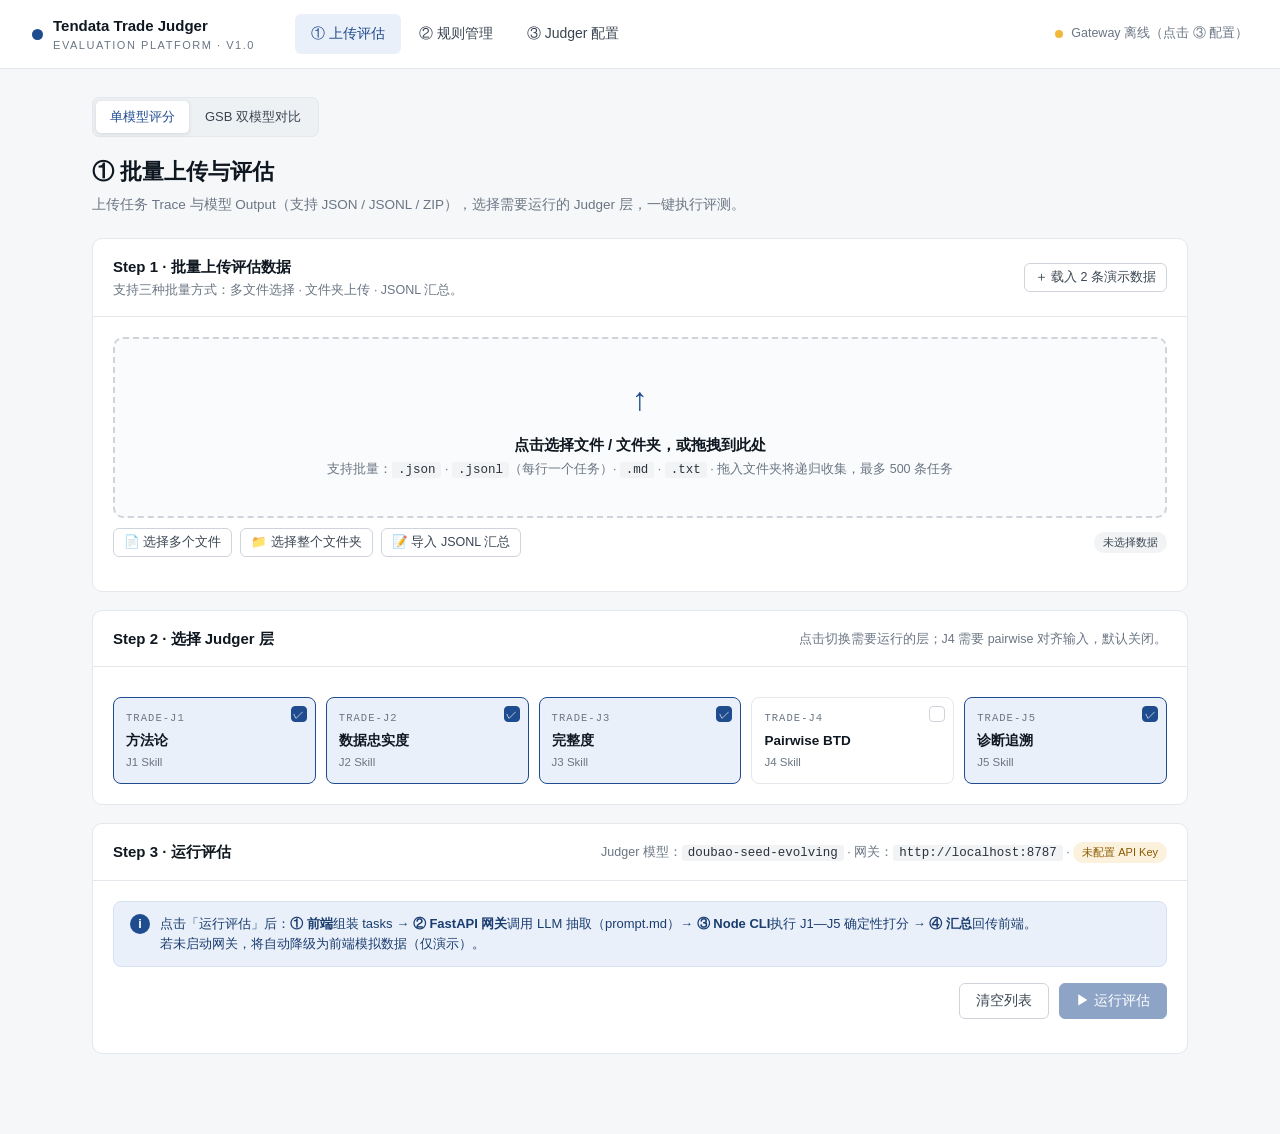
==== commit ad2b2059: "Add GSB pairwise stability evaluation" ====
--- a/platform/index.html
+++ b/platform/index.html
@@ -36,6 +36,20 @@
   header .status .live{width:8px;height:8px;background:#22c55e;border-radius:50%}
 
   main{max-width:1160px;margin:0 auto;padding:28px 32px 80px}
+  @media(max-width:700px){
+    header.top{padding:10px 16px;gap:8px;flex-wrap:wrap}
+    header .brand{min-width:130px;gap:7px}
+    header .title{font-size:13px;white-space:nowrap}
+    header .env{font-size:9px;letter-spacing:.08em}
+    header .spacer{display:none}
+    header .status{margin-left:auto;min-width:0;font-size:11px}
+    header .status span:last-child{display:block;max-width:112px;overflow:hidden;text-overflow:ellipsis;white-space:nowrap}
+    header nav{order:3;width:100%;margin-left:0;display:grid;grid-template-columns:repeat(3,1fr)}
+    header nav a{padding:7px 4px;text-align:center;font-size:12px;white-space:nowrap}
+    main{padding:20px 16px 60px}
+    .card .head{padding:14px 16px}
+    .card .body{padding:16px}
+  }
   .page-title{font-size:22px;font-weight:600;margin:0 0 6px}
   .page-desc{color:var(--mute);font-size:13.5px;margin-bottom:22px}
 
@@ -66,6 +80,35 @@
   .field textarea{min-height:110px;resize:vertical;font-family:"JetBrains Mono",monospace;font-size:12.5px}
   .row-2{display:grid;grid-template-columns:1fr 1fr;gap:16px}
   @media(max-width:700px){.row-2{grid-template-columns:1fr}}
+
+  .mode-switch{display:inline-flex;gap:2px;padding:3px;margin-bottom:18px;border:1px solid var(--line);
+    border-radius:7px;background:#eef1f4}
+  .mode-switch button{padding:7px 14px;border:0;border-radius:5px;background:transparent;color:var(--ink-2);
+    cursor:pointer;font-size:13px;font-weight:500}
+  .mode-switch button.on{background:#fff;color:var(--accent);box-shadow:0 1px 4px rgba(15,23,32,.12)}
+  .gsb-grid{display:grid;grid-template-columns:1fr 1fr;gap:16px}
+  @media(max-width:800px){.gsb-grid{grid-template-columns:1fr}}
+  .gsb-candidate{min-width:0;padding-top:2px}
+  .gsb-candidate + .gsb-candidate{border-left:1px solid var(--line);padding-left:16px}
+  @media(max-width:800px){.gsb-candidate + .gsb-candidate{border-left:0;border-top:1px solid var(--line);padding:16px 0 0}}
+  .gsb-candidate textarea{min-height:260px}
+  .gsb-candidate-head{display:flex;align-items:center;justify-content:space-between;gap:8px;margin-bottom:12px}
+  .gsb-candidate-head strong{font-size:14px}
+  .gsb-controls{display:grid;grid-template-columns:180px 220px 1fr;gap:16px;align-items:end}
+  @media(max-width:800px){.gsb-controls{grid-template-columns:1fr}}
+  .gsb-check{display:flex;align-items:center;gap:8px;height:38px;color:var(--ink-2);font-size:13px}
+  .gsb-check input{width:auto}
+  .gsb-result-head{display:grid;grid-template-columns:minmax(220px,1.4fr) repeat(4,minmax(110px,1fr));
+    border-top:3px solid var(--accent);border-bottom:1px solid var(--line);background:#fafbfc}
+  .gsb-result-head>div{padding:13px 14px;border-right:1px solid var(--line)}
+  .gsb-result-head>div:last-child{border-right:0}
+  .gsb-result-head .label{font-size:11px;color:var(--mute);text-transform:uppercase;letter-spacing:.05em}
+  .gsb-result-head .value{font-size:18px;font-weight:600;margin-top:2px}
+  .gsb-outcome{display:flex;gap:8px;align-items:center;flex-wrap:wrap}
+  .gsb-outcome .count{min-width:52px;padding:6px 10px;border:1px solid var(--line);border-radius:5px;background:#fff;
+    font-family:"JetBrains Mono",monospace;font-size:12px;text-align:center}
+  .gsb-outcome .count b{display:block;font-size:17px;color:var(--accent)}
+  @media(max-width:900px){.gsb-result-head{grid-template-columns:1fr 1fr}.gsb-result-head>div:first-child{grid-column:1/-1}}
 
   .drop{border:2px dashed var(--line-2);border-radius:10px;padding:36px 20px;
     background:#fafbfc;text-align:center;cursor:pointer;transition:all .1s}
@@ -240,6 +283,7 @@
 if (!window._session) {
   const restored = loadJSON(LS_SESSION, null);
   window._session = restored && typeof restored === 'object' ? restored : {
+    mode: 'single',
     files: [],
     layers: { j1:true, j2:true, j3:true, j4:false, j5:true },
     consoleLog: [],
@@ -250,6 +294,7 @@
 function persistSession() {
   const s = window._session;
   const clean = {
+    mode: s.mode || 'single',
     files: (s.files || []).map(f => ({
       name: f.name, size: f.size, type: f.type,
       task: f.task, model: f.model, synthetic: f.synthetic,
@@ -391,8 +436,13 @@
   const config = loadJSON(LS_CONFIG, DEFAULT_CONFIG);
   // 复用全局会话状态：切页/刷新回来可保留文件列表、日志、结果
   const state = window._session;
-
-  view.innerHTML = ''
+  state.mode = state.mode || 'single';
+  if (state.mode === 'gsb') {
+    renderGSB(config, state);
+    return;
+  }
+
+  view.innerHTML = renderModeSwitch('single')
     + '<h1 class="page-title">① 批量上传与评估</h1>'
     + '<div class="page-desc">上传任务 Trace 与模型 Output（支持 JSON / JSONL / ZIP），选择需要运行的 Judger 层，一键执行评测。</div>'
 
@@ -448,6 +498,8 @@
     +   '</div>'
     + '</div>';
 
+  bindModeSwitch(state);
+
   // ===== File pick / drop（批量） =====
   const drop = document.getElementById('drop');
   const pickFiles  = document.getElementById('picker-files');
@@ -492,6 +544,84 @@
         res();
       }));
     }
+  }
+
+  // ================= Langfuse trace 格式适配器 =================
+  // 输入形如：{ trace: {id,name,input,userId,...}, observations: [{type,input,output,...}] }
+  // 转成平台契约：{ task_id, model_id, trace, output }
+  // 命中条件：顶层含 trace + observations（数组）；否则原样返回 null。
+  function normalizeLangfuseTrace(obj, fileName) {
+    if (!obj || typeof obj !== 'object') return null;
+    // 已经是平台契约或 skills/shared/examples 形态，跳过
+    if (obj.task_id && (obj.trace !== undefined || obj.output !== undefined
+        || obj.j1_input || obj.j2_input || obj.j3_input || obj.dimensions || obj.claims || obj.task_contract)) {
+      return null;
+    }
+    const t = obj.trace, obs = obj.observations;
+    if (!t || typeof t !== 'object' || !Array.isArray(obs)) return null;
+
+    const stem = (fileName || '').replace(/^.*[/\\]/, '').replace(/\.[^.]+$/, '');
+    // 1) task_id 取 trace.id / trace.name / 文件名
+    const task_id = String(t.id || t.name || stem || 'langfuse-task');
+    // 2) model_id 从 observations 的 model 或 metadata 拿；缺省 unknown
+    let model_id = null;
+    for (const o of obs) {
+      if (o && typeof o.model === 'string' && o.model) { model_id = o.model; break; }
+    }
+    if (!model_id && t.metadata && typeof t.metadata === 'object') {
+      model_id = t.metadata.model || t.metadata.model_id;
+    }
+    model_id = String(model_id || 'unknown');
+
+    // 3) trace 全文：拼装 observations 步骤摘要（时间 → type/name → 输入输出）
+    const traceLines = [];
+    if (t.input) traceLines.push('# User Input\n' + safeString(t.input));
+    const sorted = obs.slice().sort((a, b) => {
+      const ta = a.startTime || a.createdAt || '';
+      const tb = b.startTime || b.createdAt || '';
+      return String(ta).localeCompare(String(tb));
+    });
+    sorted.forEach((o, i) => {
+      const parts = [`## step-${i + 1} · [${o.type || 'STEP'}] ${o.name || ''}`];
+      if (o.model) parts.push(`- model: \`${o.model}\``);
+      if (o.startTime) parts.push(`- startTime: ${o.startTime}`);
+      if (o.latency != null) parts.push(`- latency: ${o.latency}`);
+      if (o.statusMessage) parts.push(`- status: ${o.statusMessage}`);
+      if (o.input   != null) parts.push('### input\n' + safeString(o.input));
+      if (o.output  != null) parts.push('### output\n' + safeString(o.output));
+      if (Array.isArray(o.toolCalls) && o.toolCalls.length)
+        parts.push('### toolCalls\n```json\n' + safeString(o.toolCalls) + '\n```');
+      traceLines.push(parts.join('\n'));
+    });
+    const traceText = traceLines.join('\n\n');
+
+    // 4) output：优先使用 trace.output；否则拿最后一个含 output 的 observation
+    let outputText = t.output ? safeString(t.output) : '';
+    if (!outputText) {
+      for (let i = sorted.length - 1; i >= 0; i--) {
+        if (sorted[i].output != null) { outputText = safeString(sorted[i].output); break; }
+      }
+    }
+
+    return {
+      task_id, model_id,
+      trace: traceText,
+      output: outputText,
+      _source: 'langfuse',
+    };
+  }
+
+  function safeString(v) {
+    if (v == null) return '';
+    if (typeof v === 'string') {
+      // 尝试解嵌套 JSON 字符串
+      const s = v.trim();
+      if ((s.startsWith('{') || s.startsWith('[')) && s.length < 200000) {
+        try { return JSON.stringify(JSON.parse(s), null, 2); } catch (e) {}
+      }
+      return v;
+    }
+    try { return JSON.stringify(v, null, 2); } catch (e) { return String(v); }
   }
 
   async function ingestFiles(list, source) {
@@ -509,7 +639,26 @@
       // 先读文本一次，落到 _fileText 以便跨页/刷新后仍能重发
       let text = null;
       try { text = await f.text(); } catch (e) {}
-      state.files.push({ name: rel, size: f.size, type: guessType(rel), _file: f, _fileText: text });
+      // 若是 Langfuse trace 文件（顶层含 {trace, observations}），
+      // 归一化后作为 _inline 挂载，跳过后续再次解析
+      let inline = null;
+      let taskId = null, modelId = null;
+      if (text) {
+        try {
+          const parsed = JSON.parse(text);
+          const norm = normalizeLangfuseTrace(parsed, rel);
+          if (norm) {
+            inline = norm;
+            taskId = norm.task_id;
+            modelId = norm.model_id;
+          }
+        } catch (e) {}
+      }
+      state.files.push({
+        name: rel, size: f.size, type: guessType(rel),
+        _file: f, _fileText: text,
+        _inline: inline, task: taskId, model: modelId,
+      });
       added++;
     }
     renderFiles();
@@ -526,7 +675,10 @@
       const t = line.trim();
       if (!t || state.files.length >= 500) return;
       try {
-        const obj = JSON.parse(t);
+        let obj = JSON.parse(t);
+        // 若单行是 Langfuse trace，归一化为平台契约
+        const norm = normalizeLangfuseTrace(obj, stem + '#L' + (i + 1));
+        if (norm) obj = norm;
         const task = obj.task_id || obj.task || (stem + '#L' + (i + 1));
         const model = obj.model_id || obj.model || 'unknown';
         state.files.push({
@@ -758,10 +910,19 @@
       let obj = null;
       if (f._inline) obj = f._inline;
       else if (f._fileText) {
-        try { obj = JSON.parse(f._fileText); } catch (e) { obj = { trace: '', output: f._fileText }; }
+        try {
+          obj = JSON.parse(f._fileText);
+          const norm = normalizeLangfuseTrace(obj, f.name);
+          if (norm) obj = norm;
+        } catch (e) { obj = { trace: '', output: f._fileText }; }
       }
       else if (f._file) {
-        try { obj = JSON.parse(await f._file.text()); } catch (e) { obj = { trace: '', output: await f._file.text() }; }
+        try {
+          const txt = await f._file.text();
+          obj = JSON.parse(txt);
+          const norm = normalizeLangfuseTrace(obj, f.name);
+          if (norm) obj = norm;
+        } catch (e) { obj = { trace: '', output: await f._file.text() }; }
       } else if (f.synthetic) {
         obj = { task_id: f.task, model_id: f.model, trace: '演示 trace', output: '演示 output' };
       } else {
@@ -929,6 +1090,321 @@
     window._lastResults = rows;
     if (window._session) { window._session.results = rows; persistSession(); }
   }
+}
+
+function renderModeSwitch(active) {
+  return '<div class="mode-switch" role="tablist" aria-label="评测模式">'
+    + '<button type="button" role="tab" data-mode="single" class="' + (active === 'single' ? 'on' : '') + '">单模型评分</button>'
+    + '<button type="button" role="tab" data-mode="gsb" class="' + (active === 'gsb' ? 'on' : '') + '">GSB 双模型对比</button>'
+    + '</div>';
+}
+
+function bindModeSwitch(session) {
+  document.querySelectorAll('.mode-switch [data-mode]').forEach(btn => {
+    btn.addEventListener('click', () => {
+      session.mode = btn.dataset.mode;
+      persistSession();
+      renderUpload();
+    });
+  });
+}
+
+function renderGSB(config, session) {
+  if (!window._gsbState) {
+    window._gsbState = {
+      queryId: 'irab-005',
+      query: '',
+      modelA: 'qwen3.8-max',
+      modelB: 'kimi-k3',
+      answerA: '',
+      answerB: '',
+      repeats: 10,
+      swapCheck: true,
+      trials: [],
+      result: null,
+      running: false,
+    };
+  }
+  const state = window._gsbState;
+  view.innerHTML = renderModeSwitch('gsb')
+    + '<h1 class="page-title">GSB 双模型对比</h1>'
+    + '<div class="page-desc">对同一 query 的两个答案执行匿名 Good / Same / Bad 判断，并用 AB/BA 交换实验检验 pair 偏序是否稳定。</div>'
+    + '<div class="card">'
+    +   '<div class="head"><div><h3>Step 1 · Query</h3><div class="desc">两份答案必须对应完全相同的问题。</div></div>'
+    +     '<button class="btn small" id="gsb-demo">载入 IRAB-005 演示对</button></div>'
+    +   '<div class="body">'
+    +     '<div class="field"><label>Query ID</label><input id="gsb-query-id" value="' + esc(state.queryId) + '"></div>'
+    +     '<div class="field"><label>用户问题</label><textarea id="gsb-query" style="min-height:120px" placeholder="粘贴两个模型共同回答的 query">' + esc(state.query) + '</textarea></div>'
+    +   '</div>'
+    + '</div>'
+    + '<div class="card">'
+    +   '<div class="head"><div><h3>Step 2 · 两个候选答案</h3><div class="desc">Judger 仅看到 Candidate A / B，真实模型名只用于结果回填。</div></div></div>'
+    +   '<div class="body gsb-grid">'
+    +     gsbCandidateHTML('a', 'Candidate A', state.modelA, state.answerA)
+    +     gsbCandidateHTML('b', 'Candidate B', state.modelB, state.answerB)
+    +   '</div>'
+    + '</div>'
+    + '<div class="card">'
+    +   '<div class="head"><div><h3>Step 3 · 重复盲评</h3><div class="desc">交换顺序后的结果统一映射回 canonical A/B。</div></div></div>'
+    +   '<div class="body">'
+    +     '<div class="gsb-controls">'
+    +       '<div class="field" style="margin:0"><label>重复次数</label><input id="gsb-repeats" type="number" min="2" max="20" step="2" value="' + esc(state.repeats) + '"></div>'
+    +       '<label class="gsb-check"><input id="gsb-swap" type="checkbox"' + (state.swapCheck ? ' checked' : '') + '> 启用 AB / BA 交换检查</label>'
+    +       '<div style="display:flex;justify-content:flex-end;gap:8px"><button class="btn" id="gsb-clear">清空</button>'
+    +       '<button class="btn solid" id="gsb-run"' + (state.running ? ' disabled' : '') + '>' + (state.running ? '评测中...' : '运行 GSB 实验') + '</button></div>'
+    +     '</div>'
+    +     '<div class="console" id="gsb-console" style="' + (state.running || state.trials.length ? '' : 'display:none') + '"></div>'
+    +     '<div id="gsb-result" style="margin-top:14px"></div>'
+    +   '</div>'
+    + '</div>';
+
+  bindModeSwitch(session);
+  bindGSBInputs();
+  renderGSBProgress();
+  if (state.result) renderGSBResult(state.result);
+
+  function bindGSBInputs() {
+    const fields = {
+      'gsb-query-id': 'queryId', 'gsb-query': 'query',
+      'gsb-model-a': 'modelA', 'gsb-model-b': 'modelB',
+      'gsb-answer-a': 'answerA', 'gsb-answer-b': 'answerB',
+    };
+    Object.entries(fields).forEach(([id, key]) => {
+      document.getElementById(id).addEventListener('input', e => { state[key] = e.target.value; });
+    });
+    document.getElementById('gsb-repeats').addEventListener('input', e => {
+      state.repeats = parseInt(e.target.value, 10) || 10;
+    });
+    document.getElementById('gsb-swap').addEventListener('change', e => { state.swapCheck = e.target.checked; });
+    document.getElementById('gsb-file-a').addEventListener('change', e => loadCandidateFile('a', e.target.files[0]));
+    document.getElementById('gsb-file-b').addEventListener('change', e => loadCandidateFile('b', e.target.files[0]));
+    document.getElementById('gsb-pick-a').addEventListener('click', () => document.getElementById('gsb-file-a').click());
+    document.getElementById('gsb-pick-b').addEventListener('click', () => document.getElementById('gsb-file-b').click());
+    document.getElementById('gsb-demo').addEventListener('click', loadGSBDemo);
+    document.getElementById('gsb-clear').addEventListener('click', () => {
+      window._gsbState = null;
+      renderGSB(config, session);
+    });
+    document.getElementById('gsb-run').addEventListener('click', runGSB);
+  }
+
+  async function loadCandidateFile(side, file) {
+    if (!file) return;
+    const text = await file.text();
+    let answer = text, model = side === 'a' ? state.modelA : state.modelB;
+    try {
+      const obj = JSON.parse(text);
+      answer = obj.answer || obj.output || obj.report || '';
+      model = obj.model_id || obj.model || model;
+      if (!state.query) state.query = obj.query || extractQuery(obj.trace || '');
+      if (!state.queryId) state.queryId = obj.task_id || obj.query_id || file.name.replace(/\.[^.]+$/, '');
+    } catch (e) {}
+    if (side === 'a') { state.answerA = answer; state.modelA = model; }
+    else { state.answerB = answer; state.modelB = model; }
+    renderGSB(config, session);
+    toast('已载入 Candidate ' + side.toUpperCase() + ' · ' + file.name);
+  }
+
+  async function loadGSBDemo() {
+    try {
+      const [a, b] = await Promise.all([
+        fetch('sample_inputs/irab-005_qwen3-8-max.json').then(r => r.json()),
+        fetch('sample_inputs/irab-005_kimi-k3.json').then(r => r.json()),
+      ]);
+      state.queryId = a.task_id;
+      state.query = extractQuery(a.trace);
+      state.modelA = a.model_id;
+      state.modelB = b.model_id;
+      state.answerA = a.output;
+      state.answerB = b.output;
+      state.result = null;
+      state.trials = [];
+      renderGSB(config, session);
+      toast('已载入 IRAB-005 同题双模型答案');
+    } catch (e) {
+      toast('演示数据载入失败：' + e.message);
+    }
+  }
+
+  async function runGSB() {
+    state.queryId = document.getElementById('gsb-query-id').value.trim();
+    state.query = document.getElementById('gsb-query').value.trim();
+    state.modelA = document.getElementById('gsb-model-a').value.trim();
+    state.modelB = document.getElementById('gsb-model-b').value.trim();
+    state.answerA = document.getElementById('gsb-answer-a').value.trim();
+    state.answerB = document.getElementById('gsb-answer-b').value.trim();
+    state.repeats = parseInt(document.getElementById('gsb-repeats').value, 10);
+    state.swapCheck = document.getElementById('gsb-swap').checked;
+    if (!state.queryId || !state.query || !state.modelA || !state.modelB || !state.answerA || !state.answerB) {
+      toast('请完整填写 query 与两个候选答案');
+      return;
+    }
+    if (state.modelA === state.modelB) { toast('两个候选的 Model ID 必须不同'); return; }
+    if (state.repeats < 2 || state.repeats > 20 || (state.swapCheck && state.repeats % 2)) {
+      toast('重复次数须为 2–20；启用交换检查时必须为偶数');
+      return;
+    }
+    if (!config.api_key) { toast('请先在 Judger 配置中填写 API Key'); return; }
+    state.running = true;
+    state.trials = [];
+    state.result = null;
+    document.getElementById('gsb-run').disabled = true;
+    document.getElementById('gsb-run').textContent = '评测中...';
+    const con = document.getElementById('gsb-console');
+    con.style.display = 'block';
+    con.innerHTML = '';
+    appendGSBLog('开始 GSB 盲评 · repeats=' + state.repeats + ' · swap=' + state.swapCheck, 'prompt');
+    try {
+      const backend = (config.backend_url || 'http://localhost:8787').replace(/\/$/, '');
+      const response = await fetch(backend + '/gsb/evaluate/stream', {
+        method: 'POST',
+        headers: { 'Content-Type': 'application/json', 'Accept': 'text/event-stream' },
+        body: JSON.stringify({
+          query_id: state.queryId,
+          query: state.query,
+          candidate_a: { model_id: state.modelA, answer: state.answerA },
+          candidate_b: { model_id: state.modelB, answer: state.answerB },
+          repeats: state.repeats,
+          swap_check: state.swapCheck,
+          config: {
+            provider: config.provider, model_id: config.model_id, api_key: config.api_key,
+            base_url: config.base_url, api_style: config.api_style || 'auto',
+            temperature: config.temperature, max_tokens: config.max_tokens,
+            timeout_ms: config.timeout_ms, concurrency: 1,
+          },
+        }),
+      });
+      if (!response.ok) throw new Error('HTTP ' + response.status + ' · ' + (await response.text()).slice(0, 400));
+      const reader = response.body.getReader();
+      const decoder = new TextDecoder();
+      let buffer = '';
+      while (true) {
+        const chunk = await reader.read();
+        if (chunk.done) break;
+        buffer += decoder.decode(chunk.value, { stream: true });
+        let separator;
+        while ((separator = buffer.indexOf('\n\n')) !== -1) {
+          const block = buffer.slice(0, separator);
+          buffer = buffer.slice(separator + 2);
+          let event = 'message', data = '';
+          block.split('\n').forEach(line => {
+            if (line.startsWith('event: ')) event = line.slice(7).trim();
+            if (line.startsWith('data: ')) data += line.slice(6);
+          });
+          let payload = {};
+          try { payload = JSON.parse(data); } catch (e) {}
+          handleGSBEvent(event, payload);
+        }
+      }
+    } catch (e) {
+      appendGSBLog('GSB 请求失败：' + e.message, 'fail');
+      toast('GSB 评测失败：' + e.message.slice(0, 120));
+    } finally {
+      state.running = false;
+      const button = document.getElementById('gsb-run');
+      if (button) { button.disabled = false; button.textContent = '再次运行 GSB'; }
+    }
+  }
+
+  function handleGSBEvent(event, payload) {
+    if (event === 'trial_start') {
+      appendGSBLog('[' + payload.index + '/' + payload.total + '] ' + payload.orientation + ' 盲评中', 'comment');
+    } else if (event === 'trial_done') {
+      state.trials.push(payload);
+      appendGSBLog('  ' + payload.canonical_outcome + ' · confidence=' + Number(payload.confidence).toFixed(2)
+        + ' · ' + payload.elapsed_ms + ' ms', 'ok');
+      renderGSBProgress();
+    } else if (event === 'trial_error') {
+      state.trials.push(payload);
+      appendGSBLog('  invalid · ' + String(payload.error || '').slice(0, 180), 'warn');
+      renderGSBProgress();
+    } else if (event === 'aggregate_done') {
+      state.result = payload;
+      renderGSBResult(payload);
+      appendGSBLog('聚合完成 · relation=' + payload.relation + ' · solid=' + payload.solid, payload.solid ? 'ok' : 'warn');
+    }
+  }
+
+  function appendGSBLog(text, cls) {
+    const con = document.getElementById('gsb-console');
+    if (!con) return;
+    const row = document.createElement('div');
+    row.innerHTML = '<span class="' + (cls || '') + '">' + esc(text) + '</span>';
+    con.appendChild(row);
+    con.scrollTop = con.scrollHeight;
+  }
+
+  function renderGSBProgress() {
+    const con = document.getElementById('gsb-console');
+    if (!con || !state.trials.length) return;
+    con.style.display = 'block';
+  }
+
+  function renderGSBResult(result) {
+    const box = document.getElementById('gsb-result');
+    if (!box || !result) return;
+    const metrics = result.metrics || {};
+    const counts = metrics.counts || { G: 0, S: 0, B: 0 };
+    const relation = {
+      A_dominates_B: state.modelA + ' 优于 ' + state.modelB,
+      B_dominates_A: state.modelB + ' 优于 ' + state.modelA,
+      equivalent: state.modelA + ' 与 ' + state.modelB + ' 实质相同',
+      inconclusive: '当前证据不足以建立稳定偏序',
+    }[result.relation] || result.relation;
+    const trials = result.trials || state.trials;
+    box.innerHTML =
+      '<div class="gsb-result-head">'
+      + '<div><div class="label">Canonical relation</div><div class="value">' + esc(relation) + '</div>'
+      + '<div style="margin-top:5px"><span class="tag ' + (result.solid ? 'pass' : 'warn') + '">' + (result.solid ? 'SOLID' : 'INCONCLUSIVE') + '</span></div></div>'
+      + metricCell('G / S / B', counts.G + ' / ' + counts.S + ' / ' + counts.B)
+      + metricCell('有效率', formatPercent(metrics.valid_rate))
+      + metricCell('众数一致率', formatPercent(metrics.modal_agreement))
+      + metricCell('交换一致率', formatPercent(metrics.swap_consistency))
+      + '</div>'
+      + ((result.solid_reasons || []).length
+        ? '<div class="hint" style="margin-top:12px"><div class="i">i</div><div><b>未通过 solid 条件：</b>'
+          + result.solid_reasons.map(esc).join('；') + '</div></div>' : '')
+      + '<div style="display:flex;justify-content:space-between;align-items:center;margin:16px 0 8px">'
+      + '<h3 style="margin:0;font-size:14px">逐轮判定</h3><button class="btn small" id="gsb-download">下载 JSON</button></div>'
+      + '<div style="overflow:auto"><table class="tbl"><thead><tr><th>Trial</th><th>顺序</th><th>显示结果</th><th>Canonical</th><th>置信度</th><th>耗时</th><th>理由 / 错误</th></tr></thead><tbody>'
+      + trials.map(t => '<tr><td class="mono">' + esc(t.trial_id) + '</td><td>' + esc(t.orientation) + '</td>'
+        + '<td>' + (t.status === 'valid' ? '<span class="tag info">' + esc(t.displayed_outcome) + '</span>' : '—') + '</td>'
+        + '<td>' + (t.status === 'valid' ? '<span class="tag ' + (t.canonical_outcome === 'S' ? '' : 'pass') + '">' + esc(t.canonical_outcome) + '</span>' : '<span class="tag fail">invalid</span>') + '</td>'
+        + '<td class="num">' + (t.confidence == null ? '—' : Number(t.confidence).toFixed(2)) + '</td>'
+        + '<td class="num">' + esc(t.elapsed_ms || 0) + ' ms</td>'
+        + '<td style="min-width:280px">' + esc(t.reason || t.error || '') + '</td></tr>').join('')
+      + '</tbody></table></div>';
+    document.getElementById('gsb-download').addEventListener('click', () => {
+      const blob = new Blob([JSON.stringify(result, null, 2)], { type: 'application/json;charset=utf-8' });
+      const url = URL.createObjectURL(blob);
+      const a = document.createElement('a');
+      a.href = url; a.download = 'gsb-' + state.queryId + '-' + Date.now() + '.json'; a.click();
+      URL.revokeObjectURL(url);
+    });
+  }
+}
+
+function gsbCandidateHTML(side, title, model, answer) {
+  return '<div class="gsb-candidate">'
+    + '<div class="gsb-candidate-head"><strong>' + title + '</strong><button class="btn small" id="gsb-pick-' + side + '">选择文件</button></div>'
+    + '<input type="file" id="gsb-file-' + side + '" accept=".json,.md,.txt" style="display:none">'
+    + '<div class="field"><label>Model ID</label><input id="gsb-model-' + side + '" value="' + esc(model) + '"></div>'
+    + '<div class="field" style="margin:0"><label>Answer</label><textarea id="gsb-answer-' + side + '" placeholder="粘贴完整答案或上传文件">' + esc(answer) + '</textarea></div>'
+    + '</div>';
+}
+
+function extractQuery(trace) {
+  const text = String(trace || '');
+  const match = /# 用户任务\s*\n([\s\S]*?)(?:\n\n---|\n# Agent)/.exec(text);
+  return match ? match[1].trim() : '';
+}
+
+function metricCell(label, value) {
+  return '<div><div class="label">' + esc(label) + '</div><div class="value">' + esc(value) + '</div></div>';
+}
+
+function formatPercent(value) {
+  return value == null || Number.isNaN(+value) ? 'n/a' : (Number(value) * 100).toFixed(1) + '%';
 }
 
 function _synthBar(rows) {
